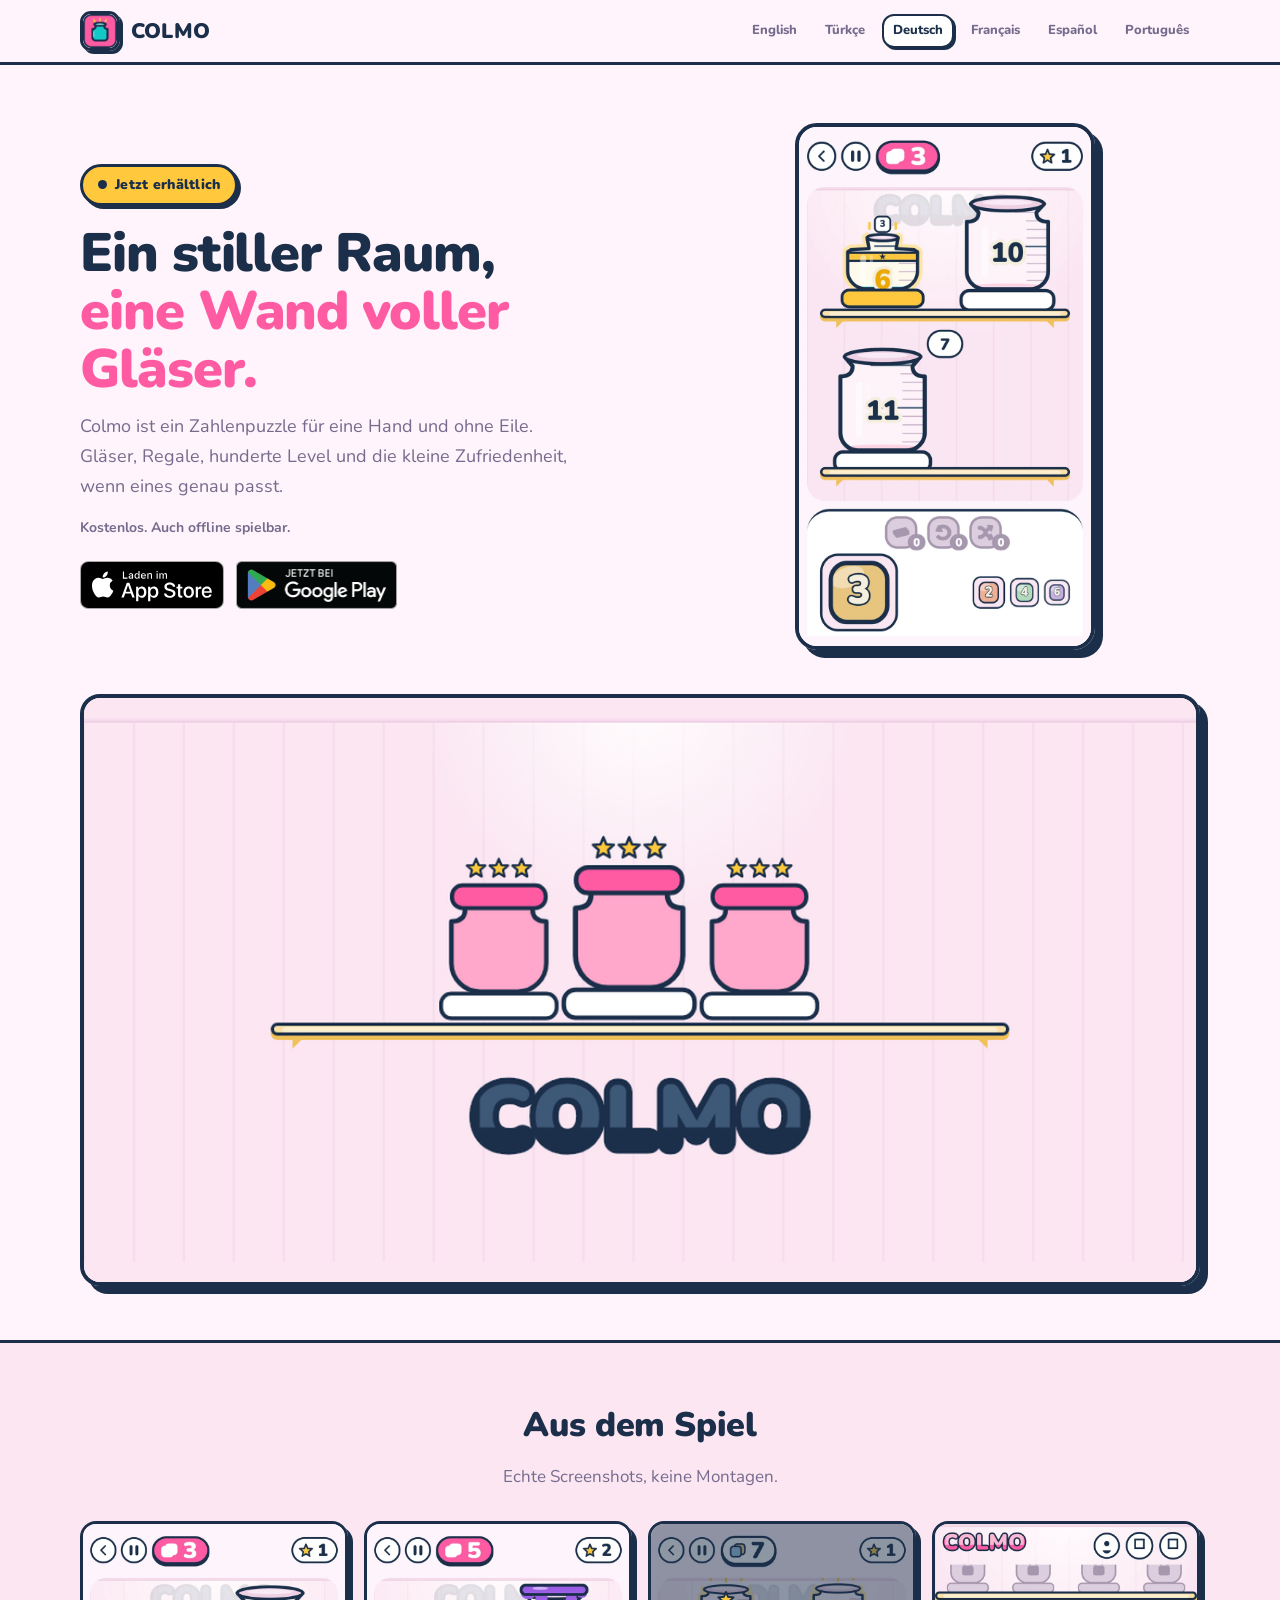
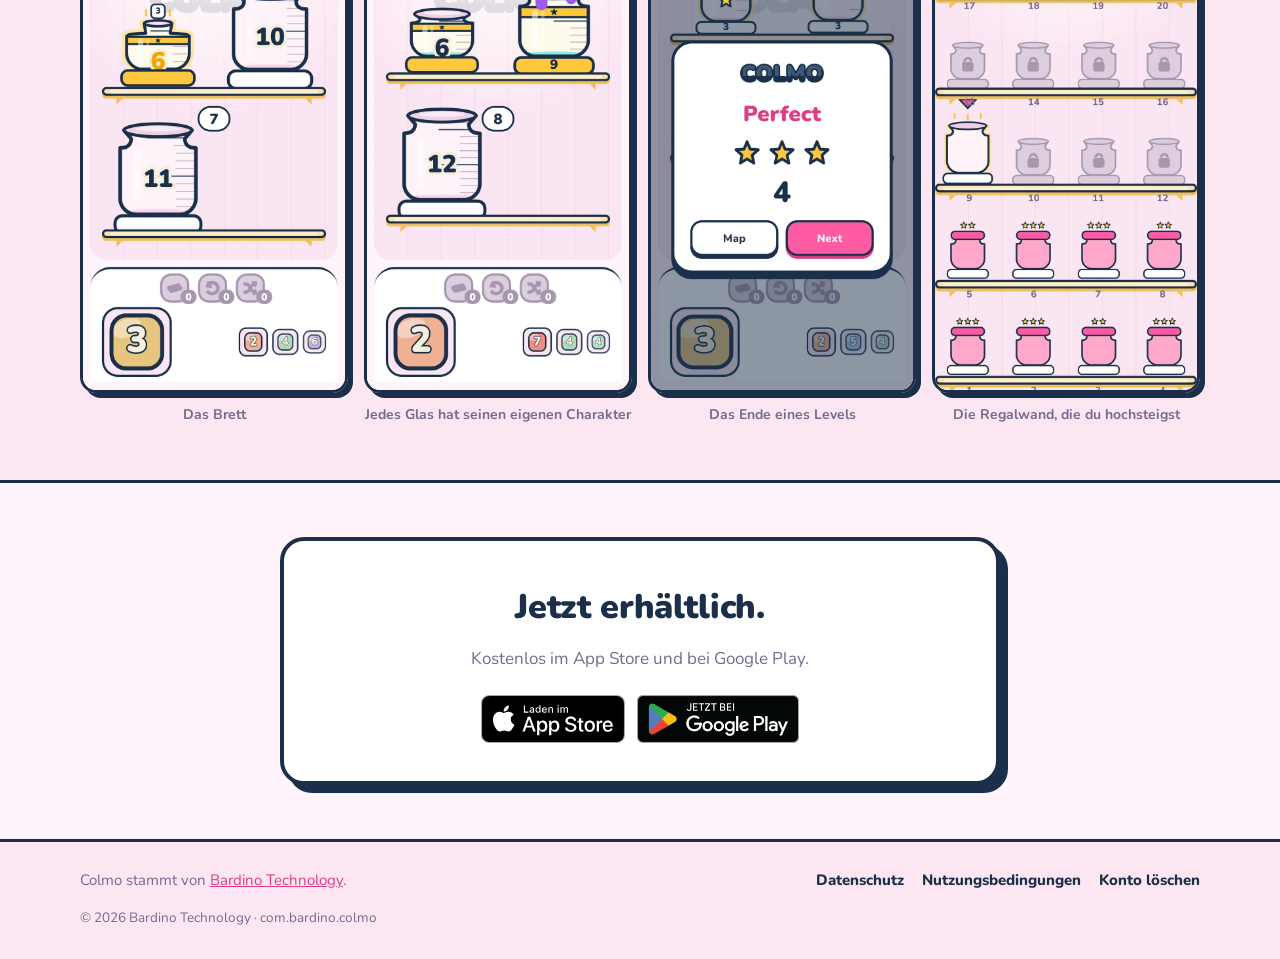
==== de/index.html @ c19e472d "Colmo is out: store badges and links in all six languages The landing page still said coming soon in" ====
<!DOCTYPE html>
<html lang="de">
<head>
    <meta charset="UTF-8">
    <meta name="viewport" content="width=device-width, initial-scale=1.0">
    <meta name="description" content="Ein ruhiges Zahlenpuzzle in einem Raum voller Gläser. Kostenlos für Android und iOS.">
    <meta name="robots" content="index, follow">
    <meta property="og:type" content="website">
    <meta property="og:url" content="https://colmo.bardino.app/de/index.html">
    <meta property="og:title" content="Colmo - Fülle die Gläser bis zum Rand">
    <meta property="og:description" content="Ein ruhiges Zahlenpuzzle in einem Raum voller Gläser. Kostenlos für Android und iOS.">
    <meta property="og:image" content="https://colmo.bardino.app/assets/colmo_share.png">
    <meta property="og:image:width" content="1200">
    <meta property="og:image:height" content="630">
    <meta property="og:locale" content="de_DE">
    <meta property="og:site_name" content="Colmo">
    <meta name="twitter:card" content="summary_large_image">
    <meta name="twitter:title" content="Colmo - Fülle die Gläser bis zum Rand">
    <meta name="twitter:description" content="Ein ruhiges Zahlenpuzzle in einem Raum voller Gläser. Kostenlos für Android und iOS.">
    <meta name="twitter:image" content="https://colmo.bardino.app/assets/colmo_share.png">
    <meta name="theme-color" content="#FFF4FB">
    <title>Colmo - Fülle die Gläser bis zum Rand</title>
    <link rel="canonical" href="https://colmo.bardino.app/de/index.html">
    <link rel="alternate" hreflang="en" href="https://colmo.bardino.app/index.html">
    <link rel="alternate" hreflang="tr" href="https://colmo.bardino.app/tr/index.html">
    <link rel="alternate" hreflang="de" href="https://colmo.bardino.app/de/index.html">
    <link rel="alternate" hreflang="fr" href="https://colmo.bardino.app/fr/index.html">
    <link rel="alternate" hreflang="es" href="https://colmo.bardino.app/es/index.html">
    <link rel="alternate" hreflang="pt" href="https://colmo.bardino.app/pt/index.html">
    <link rel="alternate" hreflang="x-default" href="https://colmo.bardino.app/">
    <link rel="icon" type="image/png" href="/favicon.png">
    <link rel="apple-touch-icon" href="/assets/colmo_icon.png">
    <link rel="manifest" href="/manifest.json">
    <link rel="preconnect" href="https://fonts.googleapis.com">
    <link rel="preconnect" href="https://fonts.gstatic.com" crossorigin>
    <link href="https://fonts.googleapis.com/css2?family=Nunito:wght@400;600;700;800;900&display=swap" rel="stylesheet">
    <link rel="stylesheet" href="/css/style.css">
</head>
<body>
<header class="ust">
    <div class="kap">
        <a class="marka" href="/de/">
            <img src="/assets/colmo_icon.png" alt="Colmo" width="40" height="40">
            <b>COLMO</b>
        </a>
        <div class="diller"><a href="/index.html" hreflang="en">English</a><a href="/tr/index.html" hreflang="tr">Türkçe</a><a href="/de/index.html" hreflang="de" aria-current="page">Deutsch</a><a href="/fr/index.html" hreflang="fr">Français</a><a href="/es/index.html" hreflang="es">Español</a><a href="/pt/index.html" hreflang="pt">Português</a></div>
    </div>
</header>

<section class="kahraman">
    <div class="kap">
        <div>
            <span class="rozet">Jetzt erhältlich</span>
            <h1>Ein stiller Raum,<br><em>eine Wand voller Gläser.</em></h1>
            <p class="alt">Colmo ist ein Zahlenpuzzle für eine Hand und ohne Eile. Gläser, Regale, hunderte Level und die kleine Zufriedenheit, wenn eines genau passt.</p>
            <p class="kucuk">Kostenlos. Auch offline spielbar.</p>
            <div class="magaza"><a href="https://apps.apple.com/app/colmo-jar-puzzle/id6805859722"><img src="/assets/badges/de/app_store.svg" alt="Colmo im App Store" width="144" height="48"></a><a href="https://play.google.com/store/apps/details?id=com.bardino.colmo"><img src="/assets/badges/de/google_play.png" alt="Colmo bei Google Play" width="162" height="48"></a></div>
        </div>
        <div class="telefon">
            <img src="/assets/shots/01_board.webp" alt="Das Brett" width="800" height="1422" loading="eager">
        </div>
    </div>
</section>

<section class="bant">
    <img src="/assets/colmo_share.png" alt="Colmo-Gläser auf einem Regal" width="1200" height="630" loading="lazy">
</section>

<section class="duvar-bolum">
    <div class="kap">
        <h2>Aus dem Spiel</h2>
        <p class="bolum-alt">Echte Screenshots, keine Montagen.</p>
        <div class="vitrin"><figure><img src="/assets/shots/01_board.webp" alt="Das Brett" width="800" height="1422" loading="lazy"><figcaption>Das Brett</figcaption></figure><figure><img src="/assets/shots/02_wax.webp" alt="Jedes Glas hat seinen eigenen Charakter" width="800" height="1422" loading="lazy"><figcaption>Jedes Glas hat seinen eigenen Charakter</figcaption></figure><figure><img src="/assets/shots/03_result.webp" alt="Das Ende eines Levels" width="800" height="1422" loading="lazy"><figcaption>Das Ende eines Levels</figcaption></figure><figure><img src="/assets/shots/04_map.webp" alt="Die Regalwand, die du hochsteigst" width="800" height="1422" loading="lazy"><figcaption>Die Regalwand, die du hochsteigst</figcaption></figure></div>
    </div>
</section>

<section class="kapanis">
    <div class="kap">
        <div class="kutu">
            <h2>Jetzt erhältlich.</h2>
            <p class="bolum-alt">Kostenlos im App Store und bei Google Play.</p>
            <div class="magaza"><a href="https://apps.apple.com/app/colmo-jar-puzzle/id6805859722"><img src="/assets/badges/de/app_store.svg" alt="Colmo im App Store" width="144" height="48"></a><a href="https://play.google.com/store/apps/details?id=com.bardino.colmo"><img src="/assets/badges/de/google_play.png" alt="Colmo bei Google Play" width="162" height="48"></a></div>
        </div>
    </div>
</section>

<script type="application/ld+json">
{
  "@context": "https://schema.org",
  "@type": "MobileApplication",
  "name": "Colmo",
  "applicationCategory": "GameApplication",
  "operatingSystem": "Android, iOS",
  "url": "https://colmo.bardino.app/",
  "image": "https://colmo.bardino.app/assets/colmo_share.png",
  "offers": {"@type": "Offer", "price": "0", "priceCurrency": "TRY"},
  "publisher": {"@type": "Organization", "name": "Bardino Technology"}
}
</script>
<footer>
    <div class="kap">
        <span>Colmo stammt von <a href="https://bardino.app">Bardino Technology</a>.</span>
        <div class="f-baglantilar">
            <a href="/privacy.html">Datenschutz</a>
            <a href="/terms.html">Nutzungsbedingungen</a>
            <a href="/account-deletion.html">Konto löschen</a>
        </div>
    </div>
    <div class="kap f-alt">&copy; 2026 Bardino Technology &middot; com.bardino.colmo</div>
</footer>

</body>
</html>
---- css/style.css ----
/* Colmo - colmo.bardino.app
 *
 * Palet oyunun kendisinden alindi (lib/theme.dart), siteye ozel renk
 * uydurulmadi. Decimo sitesindeki kural burada da gecerli: siteyi gorup
 * uygulamayi acan kisi ayni urune bakmali.
 *
 * Bir kural daha oyundan devralindi ve bu siteyi Decimo'nunkinden ayiran sey
 * o: COLMO'da derinlik KATI bir ofset kabartmadir, bulanik golge degil.
 * theme.dart'in basinda aynen boyle yaziyor ("a blur is a bug"). Sitede de
 * hicbir yerde blur yok; her kabartma tam piksel, tam renk.
 */

:root {
  --zemin:   #FFF4FB;
  --duvar:   #FBE6F2;
  --beyaz:   #FFFFFF;
  --pembe:   #FF5BA3;
  --pembe-d: #E03D84;
  --turkuaz: #14C8C8;
  --turkuaz-d: #0FA3A3;
  --sari:    #FFC83D;
  --sari-d:  #F0A800;
  --mor:     #9B5DE5;
  --lacivert:#1B2F4A;
  --ink:     #3A2A4D;
  --soluk:   #756B8E;
  --raf:     #FFE0A8;
  --raf-k:   #F2C05A;
  --r:       18px;
  --r-s:     12px;
}

* { box-sizing: border-box; margin: 0; padding: 0; }

/* Genislik ezilirken yukseklik oznitelikte kalirsa 1422 piksellik bir satir
   aciliyor ve metin ekranin altina dusuyor. height:auto sart. */
img { max-width: 100%; height: auto; display: block; }

html { scroll-behavior: smooth; }

body {
  background: var(--zemin);
  color: var(--ink);
  font-family: Nunito, system-ui, -apple-system, "Segoe UI", sans-serif;
  font-size: 17px;
  line-height: 1.65;
  -webkit-font-smoothing: antialiased;
}

.kap { width: min(1120px, 92vw); margin: 0 auto; }

a { color: var(--pembe-d); }

/* ── Ust bar ─────────────────────────────────────────────────────────── */
.ust {
  position: sticky; top: 0; z-index: 50;
  background: rgba(255, 244, 251, .92);
  border-bottom: 3px solid var(--lacivert);
}
.ust .kap { display: flex; align-items: center; gap: 14px; padding: 11px 0; }
.marka { display: flex; align-items: center; gap: 11px; text-decoration: none; color: var(--lacivert); }
.marka img {
  width: 40px; height: 40px; border-radius: 11px;
  border: 3px solid var(--lacivert);
  box-shadow: 3px 3px 0 var(--lacivert);
}
.marka b { font-size: 21px; font-weight: 900; letter-spacing: .01em; }

/* Dil secici: bayrak yok. Bayrak dili degil ulkeyi gosterir ve altisi da
   birden cok ulkede konusuluyor. */
.diller { margin-left: auto; display: flex; gap: 6px; flex-wrap: wrap; }
.diller a {
  display: inline-block; padding: 4px 9px; border-radius: var(--r-s);
  font-size: 13px; font-weight: 800; text-decoration: none;
  color: var(--soluk); border: 2px solid transparent;
}
.diller a:hover { color: var(--lacivert); border-color: var(--duvar); }
.diller a[aria-current="page"] {
  color: var(--lacivert); background: var(--beyaz);
  border-color: var(--lacivert); box-shadow: 2px 2px 0 var(--lacivert);
}

/* ── Kahraman ────────────────────────────────────────────────────────── */
.kahraman { padding: 58px 0 44px; }
.kahraman .kap { display: grid; grid-template-columns: 1.05fr .95fr; gap: 46px; align-items: center; }
@media (max-width: 860px) {
  .kahraman { padding: 36px 0 30px; }
  .kahraman .kap { grid-template-columns: 1fr; gap: 30px; }
}

.rozet {
  display: inline-flex; align-items: center; gap: 8px;
  background: var(--sari); color: var(--lacivert);
  border: 3px solid var(--lacivert); border-radius: 999px;
  box-shadow: 3px 3px 0 var(--lacivert);
  padding: 6px 15px; font-weight: 900; font-size: 14px; letter-spacing: .02em;
}
.rozet::before {
  content: ""; width: 9px; height: 9px; border-radius: 50%;
  background: var(--lacivert);
}

.kahraman h1 {
  margin: 18px 0 14px;
  font-size: clamp(34px, 5.6vw, 54px); line-height: 1.08;
  font-weight: 900; letter-spacing: -.02em; color: var(--lacivert);
}
.kahraman h1 em { font-style: normal; color: var(--pembe); }
.alt { font-size: 18px; color: var(--soluk); max-width: 46ch; }
.kucuk { margin-top: 14px; font-size: 14px; color: var(--soluk); font-weight: 700; }

.telefon img {
  width: min(300px, 76vw); margin: 0 auto;
  border-radius: 22px; border: 4px solid var(--lacivert);
  box-shadow: 8px 8px 0 var(--lacivert);
}

/* Magaza rozetleri resmi dosyalar, olduklari gibi: kabartma, cerceve ya da
   renk eklenmez (Apple ve Google kilavuzu). Kati golge kurali burada islemez.
   Iki rozet arasi en az rozet boyunun dortte biri. */
.magaza { margin-top: 22px; display: flex; gap: 12px; flex-wrap: wrap; }
.magaza a { display: block; }
.magaza img { height: 48px; width: auto; }
.kapanis .magaza { justify-content: center; }

/* ── Bolumler ───────────────────────────────────────────────────────── */
section { padding: 54px 0; }
.duvar-bolum { background: var(--duvar); border-top: 3px solid var(--lacivert); border-bottom: 3px solid var(--lacivert); }
h2 {
  font-size: clamp(25px, 3.4vw, 34px); font-weight: 900;
  color: var(--lacivert); letter-spacing: -.01em; text-align: center;
}
.bolum-alt { text-align: center; color: var(--soluk); margin: 10px auto 30px; max-width: 62ch; }

.adimlar { display: grid; grid-template-columns: repeat(3, 1fr); gap: 20px; }
.ozellikler { display: grid; grid-template-columns: repeat(4, 1fr); gap: 18px; }
@media (max-width: 900px) { .adimlar { grid-template-columns: 1fr; } .ozellikler { grid-template-columns: repeat(2, 1fr); } }
@media (max-width: 520px) { .ozellikler { grid-template-columns: 1fr; } }

.adim, .ozellik {
  background: var(--beyaz); border: 3px solid var(--lacivert);
  border-radius: var(--r); padding: 22px 20px;
  box-shadow: 5px 5px 0 var(--lacivert);
}
.adim h3, .ozellik h3 { font-size: 18px; font-weight: 900; color: var(--lacivert); margin-bottom: 6px; }
.adim p, .ozellik p { color: var(--soluk); font-size: 15.5px; }

/* Bant: oyunun kendi karesi, tam genislikte. Siteye kavanoz cizilmiyor;
   gorunen her kavanoz oyundan geliyor. */
.bant { padding: 0 0 54px; }
.bant img {
  width: min(1120px, 92vw); margin: 0 auto;
  border-radius: 20px; border: 4px solid var(--lacivert);
  box-shadow: 8px 8px 0 var(--lacivert);
}

/* ── Vitrin ─────────────────────────────────────────────────────────── */
.vitrin { display: grid; grid-template-columns: repeat(4, 1fr); gap: 16px; }
@media (max-width: 900px) { .vitrin { grid-template-columns: repeat(2, 1fr); } }
.vitrin figure { text-align: center; }
.vitrin img {
  border-radius: 16px; border: 3px solid var(--lacivert);
  box-shadow: 5px 5px 0 var(--lacivert);
}
.vitrin figcaption { margin-top: 10px; font-size: 14px; color: var(--soluk); font-weight: 700; }

/* ── Kapanis ────────────────────────────────────────────────────────── */
.kapanis { text-align: center; }
.kapanis .kutu {
  background: var(--beyaz); border: 4px solid var(--lacivert);
  border-radius: 24px; box-shadow: 8px 8px 0 var(--lacivert);
  padding: 38px 26px; max-width: 720px; margin: 0 auto;
}
.kapanis .kutu .bolum-alt { margin-bottom: 0; }

/* ── Altbilgi ───────────────────────────────────────────────────────── */
footer { border-top: 3px solid var(--lacivert); background: var(--duvar); padding: 26px 0 30px; }
footer .kap { display: flex; flex-wrap: wrap; gap: 14px; align-items: center; justify-content: space-between; }
footer span { color: var(--soluk); font-size: 15px; }
.f-baglantilar { display: flex; gap: 18px; flex-wrap: wrap; }
.f-baglantilar a { color: var(--lacivert); font-weight: 800; font-size: 15px; text-decoration: none; }
.f-baglantilar a:hover { color: var(--pembe); text-decoration: underline; }
.f-alt { margin-top: 14px; color: var(--soluk); font-size: 13.5px; justify-content: flex-start; }
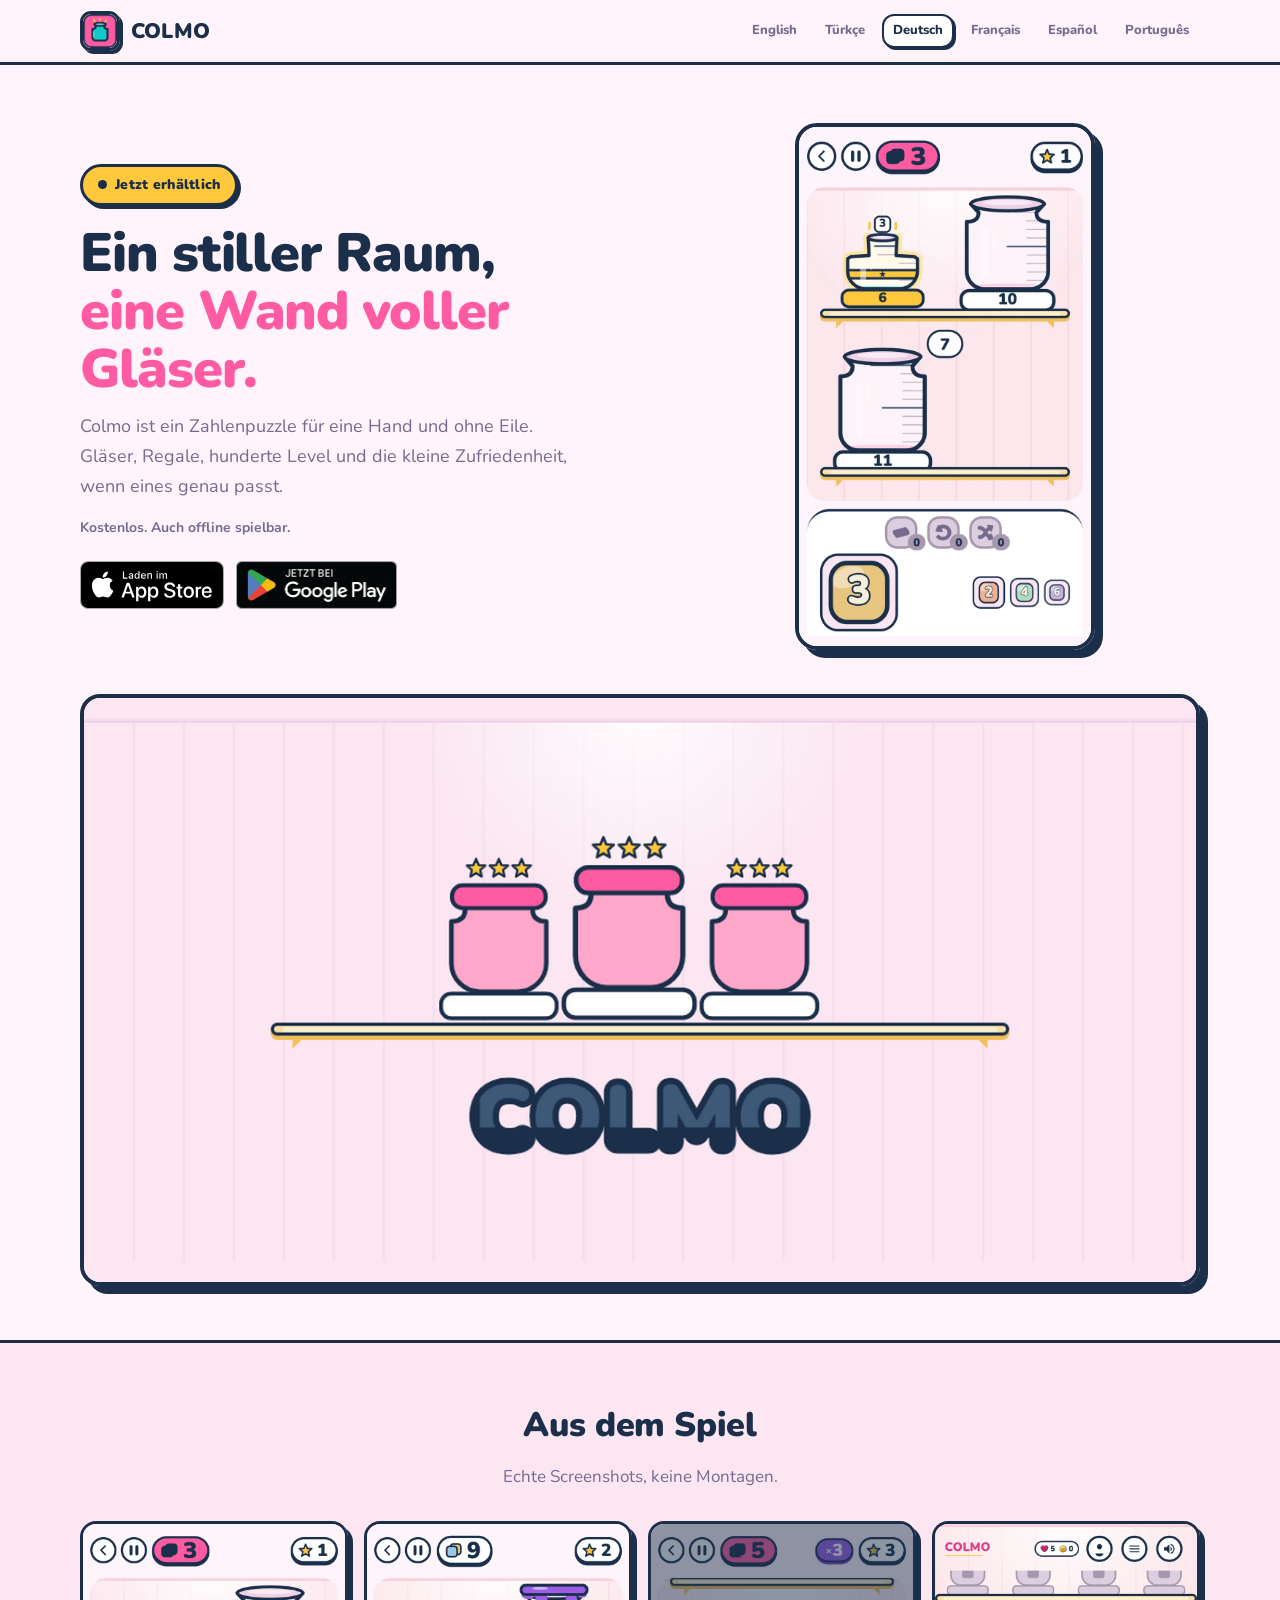
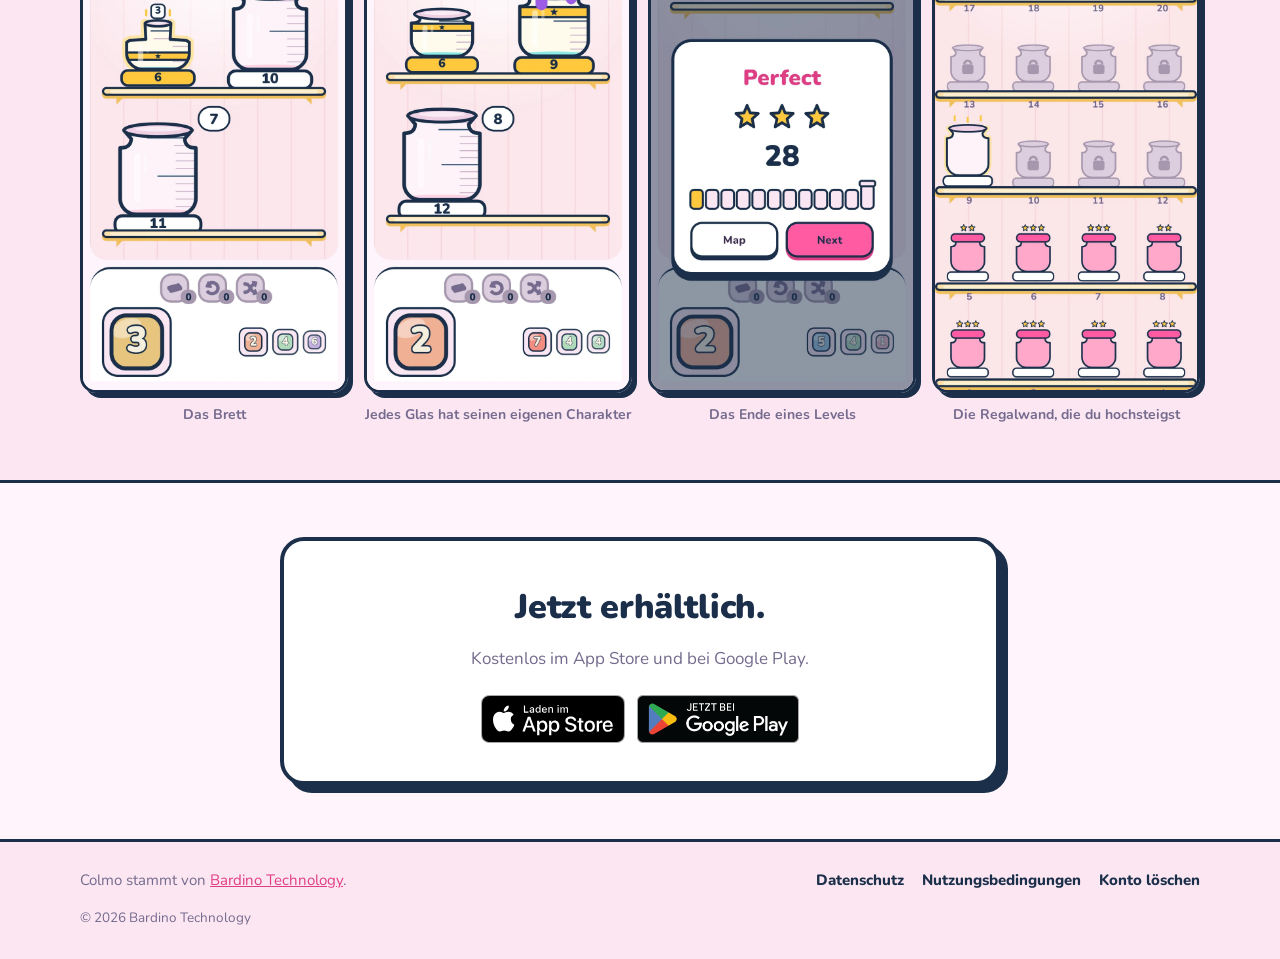
==== commit 0048caf6: "Follow the system dark mode, drop the package name, refresh screenshots bardino.app follows prefers-" ====
--- a/de/index.html
+++ b/de/index.html
@@ -18,7 +18,8 @@
     <meta name="twitter:title" content="Colmo - Fülle die Gläser bis zum Rand">
     <meta name="twitter:description" content="Ein ruhiges Zahlenpuzzle in einem Raum voller Gläser. Kostenlos für Android und iOS.">
     <meta name="twitter:image" content="https://colmo.bardino.app/assets/colmo_share.png">
-    <meta name="theme-color" content="#FFF4FB">
+    <meta name="theme-color" content="#FFF4FB" media="(prefers-color-scheme: light)">
+    <meta name="theme-color" content="#3A2A4D" media="(prefers-color-scheme: dark)">
     <title>Colmo - Fülle die Gläser bis zum Rand</title>
     <link rel="canonical" href="https://colmo.bardino.app/de/index.html">
     <link rel="alternate" hreflang="en" href="https://colmo.bardino.app/index.html">
@@ -106,7 +107,7 @@
             <a href="/account-deletion.html">Konto löschen</a>
         </div>
     </div>
-    <div class="kap f-alt">&copy; 2026 Bardino Technology &middot; com.bardino.colmo</div>
+    <div class="kap f-alt">&copy; 2026 Bardino Technology</div>
 </footer>
 
 </body>
--- a/css/style.css
+++ b/css/style.css
@@ -28,6 +28,36 @@
   --raf-k:   #F2C05A;
   --r:       18px;
   --r-s:     12px;
+
+  /* Lacivert iki ayri is goruyordu: baslik rengi ve kontur/golge rengi. Acik
+     temada ikisi ayni renk, koyu temada ayrilmalari gerek (baslik acilir,
+     kontur koyulasir), o yuzden iki ad. Sari rozetin uzerindeki lacivert ise
+     zeminden bagimsiz, --lacivert olarak kaldi. */
+  --baslik:  var(--lacivert);
+  --kontur:  var(--lacivert);
+  --ust:     rgba(255, 244, 251, .92);
+  --baglanti: var(--pembe-d);
+  color-scheme: light dark;
+}
+
+/* Koyu tema: sistem tercihine uyuyor, bardino.app ile ayni kural. Oyunun koyu
+   temasi yok; zemin bardino.app'in koyu temada Colmo kartina verdigi renk
+   (#3A2A4D, oyunun murekkebi), kontur ve golge oradaki #07060F. Ara tonlar bu
+   ikisiyle acik metin renginin karisimi, yeni renk uydurulmadi. Pembe
+   baglanti koyu kutuda AA'yi gecmiyor (3.35); oyunun acik pembesi #FFB8D4
+   geciyor (6.02). */
+@media (prefers-color-scheme: dark) {
+  :root {
+    --zemin:   #3A2A4D;
+    --duvar:   #2B1F3A;
+    --beyaz:   #4E3E5D;
+    --ink:     #E9E3EF;
+    --soluk:   #C9C0DA;
+    --baslik:  #FDF6F0;
+    --kontur:  #07060F;
+    --ust:     rgba(58, 42, 77, .92);
+    --baglanti: #FFB8D4;
+  }
 }
 
 * { box-sizing: border-box; margin: 0; padding: 0; }
@@ -49,20 +79,20 @@
 
 .kap { width: min(1120px, 92vw); margin: 0 auto; }
 
-a { color: var(--pembe-d); }
+a { color: var(--baglanti); }
 
 /* ── Ust bar ─────────────────────────────────────────────────────────── */
 .ust {
   position: sticky; top: 0; z-index: 50;
-  background: rgba(255, 244, 251, .92);
-  border-bottom: 3px solid var(--lacivert);
+  background: var(--ust);
+  border-bottom: 3px solid var(--kontur);
 }
 .ust .kap { display: flex; align-items: center; gap: 14px; padding: 11px 0; }
-.marka { display: flex; align-items: center; gap: 11px; text-decoration: none; color: var(--lacivert); }
+.marka { display: flex; align-items: center; gap: 11px; text-decoration: none; color: var(--baslik); }
 .marka img {
   width: 40px; height: 40px; border-radius: 11px;
-  border: 3px solid var(--lacivert);
-  box-shadow: 3px 3px 0 var(--lacivert);
+  border: 3px solid var(--kontur);
+  box-shadow: 3px 3px 0 var(--kontur);
 }
 .marka b { font-size: 21px; font-weight: 900; letter-spacing: .01em; }
 
@@ -74,10 +104,10 @@
   font-size: 13px; font-weight: 800; text-decoration: none;
   color: var(--soluk); border: 2px solid transparent;
 }
-.diller a:hover { color: var(--lacivert); border-color: var(--duvar); }
+.diller a:hover { color: var(--baslik); border-color: var(--duvar); }
 .diller a[aria-current="page"] {
-  color: var(--lacivert); background: var(--beyaz);
-  border-color: var(--lacivert); box-shadow: 2px 2px 0 var(--lacivert);
+  color: var(--baslik); background: var(--beyaz);
+  border-color: var(--kontur); box-shadow: 2px 2px 0 var(--kontur);
 }
 
 /* ── Kahraman ────────────────────────────────────────────────────────── */
@@ -91,8 +121,8 @@
 .rozet {
   display: inline-flex; align-items: center; gap: 8px;
   background: var(--sari); color: var(--lacivert);
-  border: 3px solid var(--lacivert); border-radius: 999px;
-  box-shadow: 3px 3px 0 var(--lacivert);
+  border: 3px solid var(--kontur); border-radius: 999px;
+  box-shadow: 3px 3px 0 var(--kontur);
   padding: 6px 15px; font-weight: 900; font-size: 14px; letter-spacing: .02em;
 }
 .rozet::before {
@@ -103,7 +133,7 @@
 .kahraman h1 {
   margin: 18px 0 14px;
   font-size: clamp(34px, 5.6vw, 54px); line-height: 1.08;
-  font-weight: 900; letter-spacing: -.02em; color: var(--lacivert);
+  font-weight: 900; letter-spacing: -.02em; color: var(--baslik);
 }
 .kahraman h1 em { font-style: normal; color: var(--pembe); }
 .alt { font-size: 18px; color: var(--soluk); max-width: 46ch; }
@@ -111,8 +141,8 @@
 
 .telefon img {
   width: min(300px, 76vw); margin: 0 auto;
-  border-radius: 22px; border: 4px solid var(--lacivert);
-  box-shadow: 8px 8px 0 var(--lacivert);
+  border-radius: 22px; border: 4px solid var(--kontur);
+  box-shadow: 8px 8px 0 var(--kontur);
 }
 
 /* Magaza rozetleri resmi dosyalar, olduklari gibi: kabartma, cerceve ya da
@@ -125,10 +155,10 @@
 
 /* ── Bolumler ───────────────────────────────────────────────────────── */
 section { padding: 54px 0; }
-.duvar-bolum { background: var(--duvar); border-top: 3px solid var(--lacivert); border-bottom: 3px solid var(--lacivert); }
+.duvar-bolum { background: var(--duvar); border-top: 3px solid var(--kontur); border-bottom: 3px solid var(--kontur); }
 h2 {
   font-size: clamp(25px, 3.4vw, 34px); font-weight: 900;
-  color: var(--lacivert); letter-spacing: -.01em; text-align: center;
+  color: var(--baslik); letter-spacing: -.01em; text-align: center;
 }
 .bolum-alt { text-align: center; color: var(--soluk); margin: 10px auto 30px; max-width: 62ch; }
 
@@ -138,11 +168,11 @@
 @media (max-width: 520px) { .ozellikler { grid-template-columns: 1fr; } }
 
 .adim, .ozellik {
-  background: var(--beyaz); border: 3px solid var(--lacivert);
+  background: var(--beyaz); border: 3px solid var(--kontur);
   border-radius: var(--r); padding: 22px 20px;
-  box-shadow: 5px 5px 0 var(--lacivert);
-}
-.adim h3, .ozellik h3 { font-size: 18px; font-weight: 900; color: var(--lacivert); margin-bottom: 6px; }
+  box-shadow: 5px 5px 0 var(--kontur);
+}
+.adim h3, .ozellik h3 { font-size: 18px; font-weight: 900; color: var(--baslik); margin-bottom: 6px; }
 .adim p, .ozellik p { color: var(--soluk); font-size: 15.5px; }
 
 /* Bant: oyunun kendi karesi, tam genislikte. Siteye kavanoz cizilmiyor;
@@ -150,8 +180,8 @@
 .bant { padding: 0 0 54px; }
 .bant img {
   width: min(1120px, 92vw); margin: 0 auto;
-  border-radius: 20px; border: 4px solid var(--lacivert);
-  box-shadow: 8px 8px 0 var(--lacivert);
+  border-radius: 20px; border: 4px solid var(--kontur);
+  box-shadow: 8px 8px 0 var(--kontur);
 }
 
 /* ── Vitrin ─────────────────────────────────────────────────────────── */
@@ -159,25 +189,25 @@
 @media (max-width: 900px) { .vitrin { grid-template-columns: repeat(2, 1fr); } }
 .vitrin figure { text-align: center; }
 .vitrin img {
-  border-radius: 16px; border: 3px solid var(--lacivert);
-  box-shadow: 5px 5px 0 var(--lacivert);
+  border-radius: 16px; border: 3px solid var(--kontur);
+  box-shadow: 5px 5px 0 var(--kontur);
 }
 .vitrin figcaption { margin-top: 10px; font-size: 14px; color: var(--soluk); font-weight: 700; }
 
 /* ── Kapanis ────────────────────────────────────────────────────────── */
 .kapanis { text-align: center; }
 .kapanis .kutu {
-  background: var(--beyaz); border: 4px solid var(--lacivert);
-  border-radius: 24px; box-shadow: 8px 8px 0 var(--lacivert);
+  background: var(--beyaz); border: 4px solid var(--kontur);
+  border-radius: 24px; box-shadow: 8px 8px 0 var(--kontur);
   padding: 38px 26px; max-width: 720px; margin: 0 auto;
 }
 .kapanis .kutu .bolum-alt { margin-bottom: 0; }
 
 /* ── Altbilgi ───────────────────────────────────────────────────────── */
-footer { border-top: 3px solid var(--lacivert); background: var(--duvar); padding: 26px 0 30px; }
+footer { border-top: 3px solid var(--kontur); background: var(--duvar); padding: 26px 0 30px; }
 footer .kap { display: flex; flex-wrap: wrap; gap: 14px; align-items: center; justify-content: space-between; }
 footer span { color: var(--soluk); font-size: 15px; }
 .f-baglantilar { display: flex; gap: 18px; flex-wrap: wrap; }
-.f-baglantilar a { color: var(--lacivert); font-weight: 800; font-size: 15px; text-decoration: none; }
+.f-baglantilar a { color: var(--baslik); font-weight: 800; font-size: 15px; text-decoration: none; }
 .f-baglantilar a:hover { color: var(--pembe); text-decoration: underline; }
 .f-alt { margin-top: 14px; color: var(--soluk); font-size: 13.5px; justify-content: flex-start; }
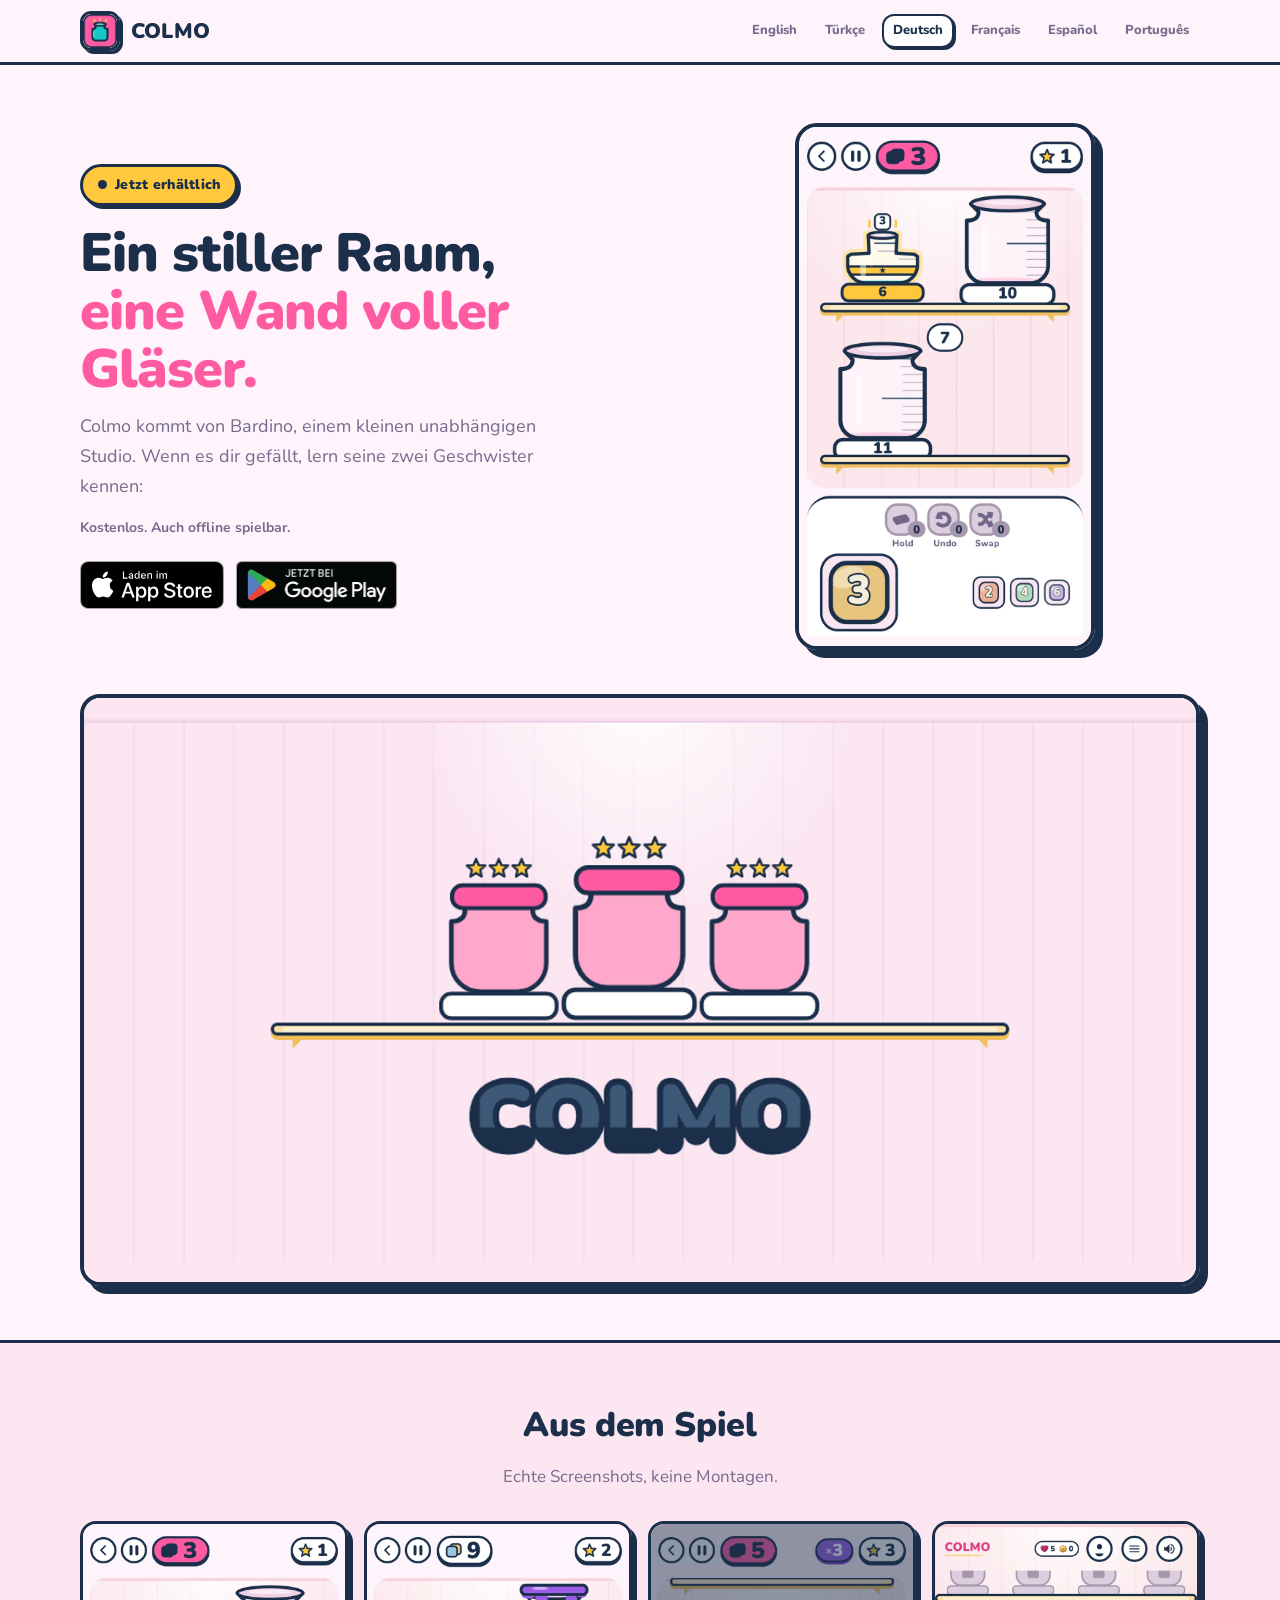
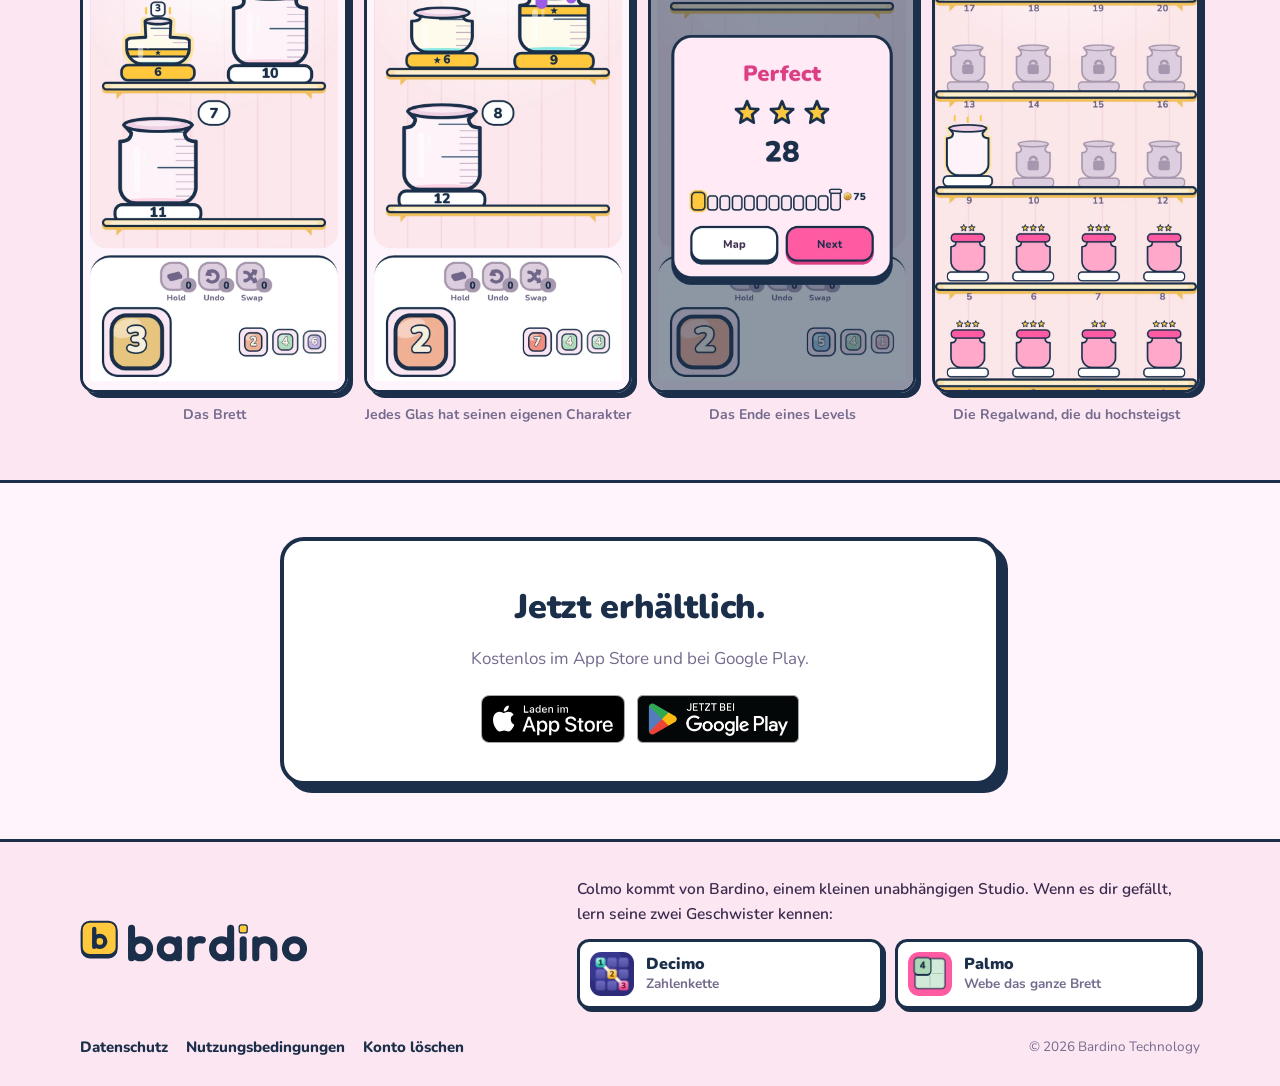
==== commit ab69fc6e: "One footer for the three game sites: Bardino, then the two siblings The footers only said "X is made" ====
--- a/de/index.html
+++ b/de/index.html
@@ -53,7 +53,7 @@
         <div>
             <span class="rozet">Jetzt erhältlich</span>
             <h1>Ein stiller Raum,<br><em>eine Wand voller Gläser.</em></h1>
-            <p class="alt">Colmo ist ein Zahlenpuzzle für eine Hand und ohne Eile. Gläser, Regale, hunderte Level und die kleine Zufriedenheit, wenn eines genau passt.</p>
+            <p class="alt">Colmo kommt von Bardino, einem kleinen unabhängigen Studio. Wenn es dir gefällt, lern seine zwei Geschwister kennen:</p>
             <p class="kucuk">Kostenlos. Auch offline spielbar.</p>
             <div class="magaza"><a href="https://apps.apple.com/app/colmo-jar-puzzle/id6805859722"><img src="/assets/badges/de/app_store.svg" alt="Colmo im App Store" width="144" height="48"></a><a href="https://play.google.com/store/apps/details?id=com.bardino.colmo"><img src="/assets/badges/de/google_play.png" alt="Colmo bei Google Play" width="162" height="48"></a></div>
         </div>
@@ -98,16 +98,22 @@
   "publisher": {"@type": "Organization", "name": "Bardino Technology"}
 }
 </script>
-<footer>
-    <div class="kap">
-        <span>Colmo stammt von <a href="https://bardino.app">Bardino Technology</a>.</span>
+<footer class="aile">
+    <div class="kap aile-ust">
+        <a class="aile-marka" href="https://bardino.app/"><svg class="aile-logo" viewBox="0 0 600 124" role="img" aria-label="Bardino"><rect x="4.5" y="13.5" width="91" height="87" rx="21" fill="#1B2F4A" stroke="#1B2F4A" stroke-width="5"/><rect x="4.5" y="7" width="91" height="87" rx="21" fill="#FFC83D" stroke="#1B2F4A" stroke-width="5"/><g fill="none" stroke="#1B2F4A" stroke-width="11.2" stroke-linecap="round"><path d="M37.1 26.1V72.9"/><circle cx="51.5" cy="58.5" r="14.4"/></g><g transform="translate(124 12) scale(.656)"><g fill="none" stroke="currentColor" stroke-width="28" stroke-linecap="round" stroke-linejoin="round"><path d="M16 19V136"/><circle cx="52" cy="100" r="36"/><circle cx="166" cy="100" r="36"/><path d="M202 64V136"/><path d="M252 64V136M252 100A36 36 0 0 1 297.32 65.23"/><circle cx="374" cy="100" r="36"/><path d="M410 19V136"/><path d="M460 64V136"/><path d="M510 64V136M510 100A36 36 0 0 1 582 100V136"/><circle cx="664" cy="100" r="36"/></g><rect x="444" y="5" width="32" height="32" rx="9" fill="#FFC83D" stroke="currentColor" stroke-width="5"/></g></svg></a>
+        <div class="aile-kardes">
+            <p>Colmo kommt von Bardino, einem kleinen unabhängigen Studio. Wenn es dir gefällt, lern seine zwei Geschwister kennen:</p>
+            <ul><li><a href="https://decimo.bardino.app/"><img src="/assets/aile/decimo.webp" alt="" width="44" height="44" loading="lazy"><span><b>Decimo</b><small>Zahlenkette</small></span></a></li><li><a href="https://palmo.bardino.app/de/"><img src="/assets/aile/palmo.webp" alt="" width="44" height="44" loading="lazy"><span><b>Palmo</b><small>Webe das ganze Brett</small></span></a></li></ul>
+        </div>
+    </div>
+    <div class="kap aile-alt">
         <div class="f-baglantilar">
             <a href="/privacy.html">Datenschutz</a>
             <a href="/terms.html">Nutzungsbedingungen</a>
             <a href="/account-deletion.html">Konto löschen</a>
         </div>
+        <span>&copy; 2026 Bardino Technology</span>
     </div>
-    <div class="kap f-alt">&copy; 2026 Bardino Technology</div>
 </footer>
 
 </body>
--- a/css/style.css
+++ b/css/style.css
@@ -204,10 +204,30 @@
 .kapanis .kutu .bolum-alt { margin-bottom: 0; }
 
 /* ── Altbilgi ───────────────────────────────────────────────────────── */
-footer { border-top: 3px solid var(--kontur); background: var(--duvar); padding: 26px 0 30px; }
-footer .kap { display: flex; flex-wrap: wrap; gap: 14px; align-items: center; justify-content: space-between; }
-footer span { color: var(--soluk); font-size: 15px; }
+/* Uc oyun sitesinde ayni yapi (bkz. build.py aile()): Bardino logosu, tek
+   cumle ve iki kardes kart, en altta yasal satir. Burada Colmo'nun
+   kurallariyla ciziliyor: 3 px kontur, kati capraz kabartma, blur yok. */
+footer { border-top: 3px solid var(--kontur); background: var(--duvar); padding: 34px 0 26px; }
+.aile-ust { display: grid; grid-template-columns: minmax(0, 1fr) minmax(0, 1.35fr); gap: 22px 36px; align-items: center; }
+@media (max-width: 760px) { .aile-ust { grid-template-columns: 1fr; } }
+.aile-marka { display: inline-block; color: var(--baslik); border-radius: var(--r-s); }
+.aile-logo { width: min(230px, 62vw); height: auto; display: block; }
+.aile-kardes p { color: var(--ink); font-size: 15.5px; font-weight: 600; margin-bottom: 12px; }
+.aile-kardes ul { list-style: none; display: grid; grid-template-columns: repeat(auto-fit, minmax(200px, 1fr)); gap: 12px; }
+.aile-kardes a {
+  display: flex; align-items: center; gap: 12px; padding: 10px 14px 10px 10px;
+  text-decoration: none; background: var(--beyaz);
+  border: 3px solid var(--kontur); border-radius: var(--r-s);
+  box-shadow: 3px 3px 0 var(--kontur);
+  transition: transform .12s ease, box-shadow .12s ease;
+}
+.aile-kardes a:hover { transform: translate(-1px, -1px); box-shadow: 4px 4px 0 var(--kontur); }
+.aile-kardes img { width: 44px; height: 44px; border-radius: 11px; flex: none; }
+.aile-kardes b { display: block; color: var(--baslik); font-size: 16px; font-weight: 900; line-height: 1.2; }
+.aile-kardes small { display: block; color: var(--soluk); font-size: 13.5px; font-weight: 700; line-height: 1.35; }
+.aile-alt { display: flex; flex-wrap: wrap; gap: 10px 18px; align-items: center; justify-content: space-between; margin-top: 26px; }
+.aile-alt > span { color: var(--soluk); font-size: 13.5px; }
+@media (prefers-reduced-motion: reduce) { .aile-kardes a { transition: none; } }
 .f-baglantilar { display: flex; gap: 18px; flex-wrap: wrap; }
 .f-baglantilar a { color: var(--baslik); font-weight: 800; font-size: 15px; text-decoration: none; }
 .f-baglantilar a:hover { color: var(--pembe); text-decoration: underline; }
-.f-alt { margin-top: 14px; color: var(--soluk); font-size: 13.5px; justify-content: flex-start; }
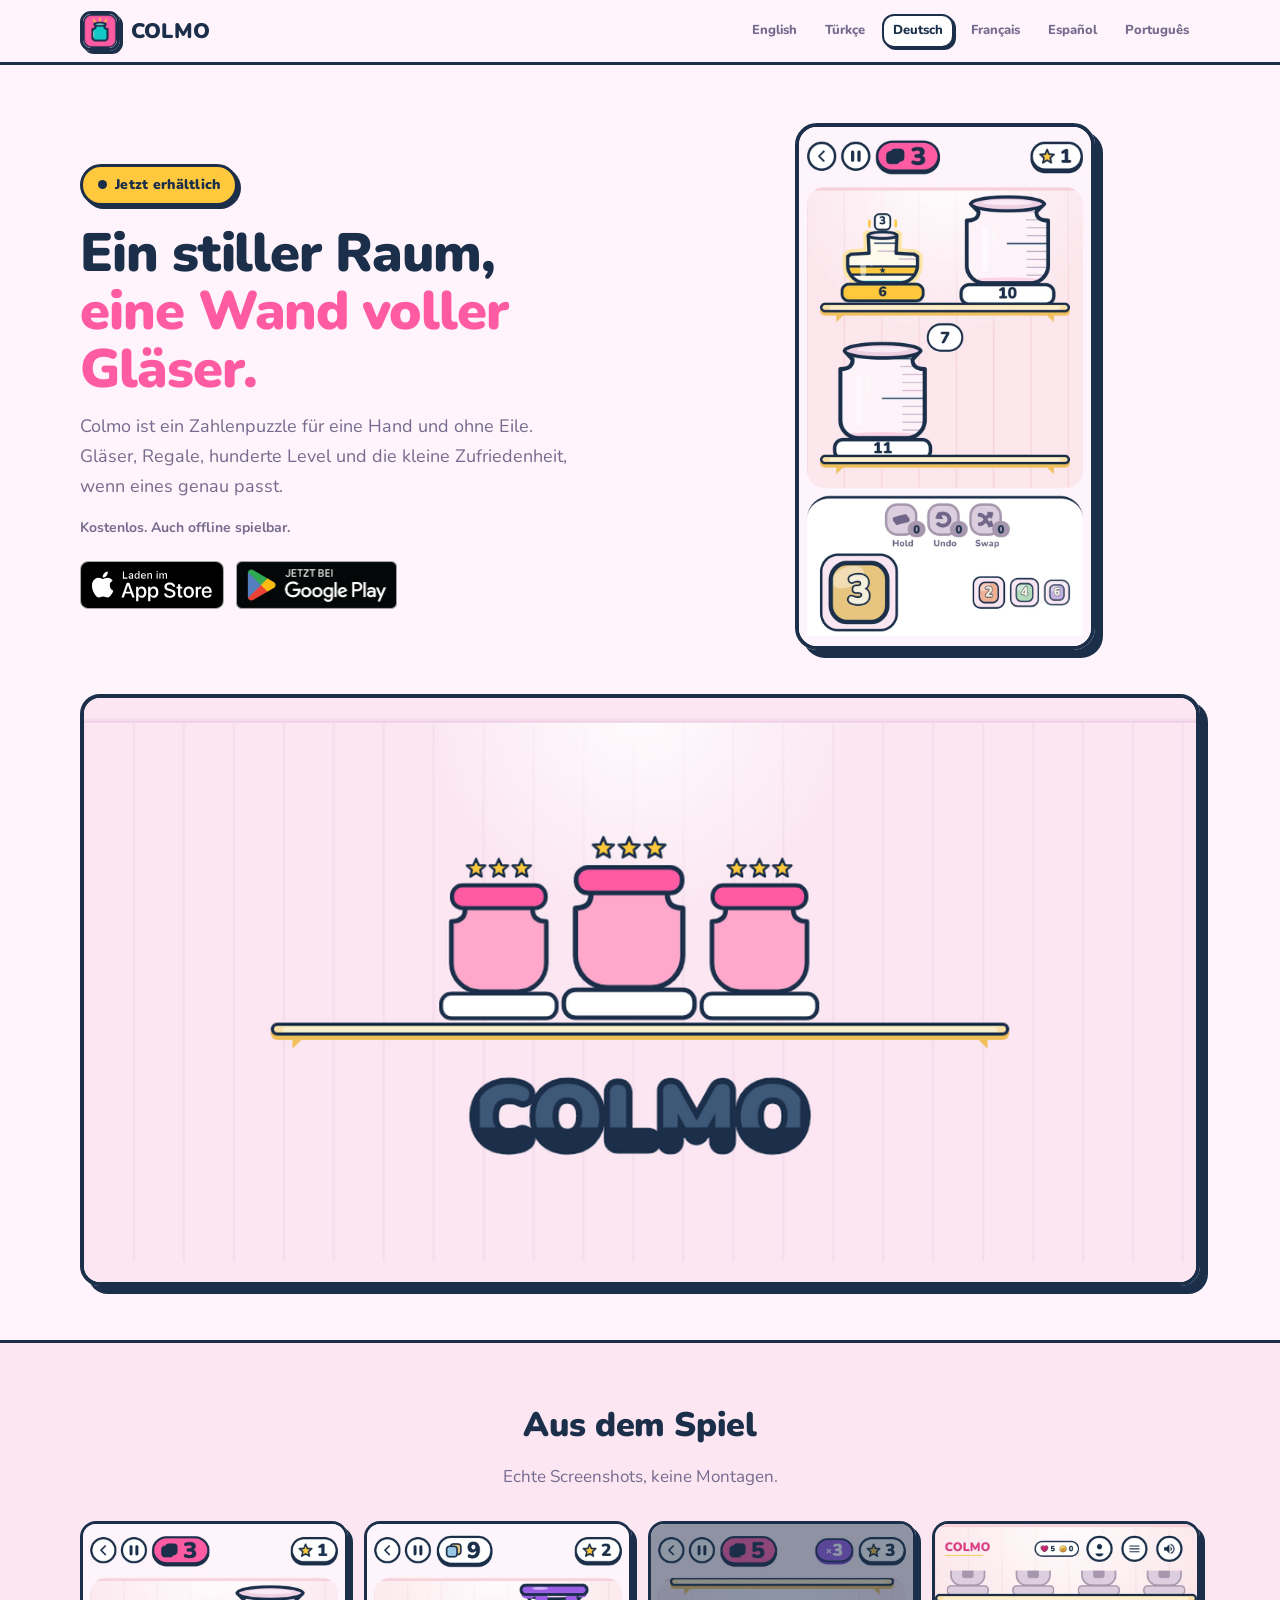
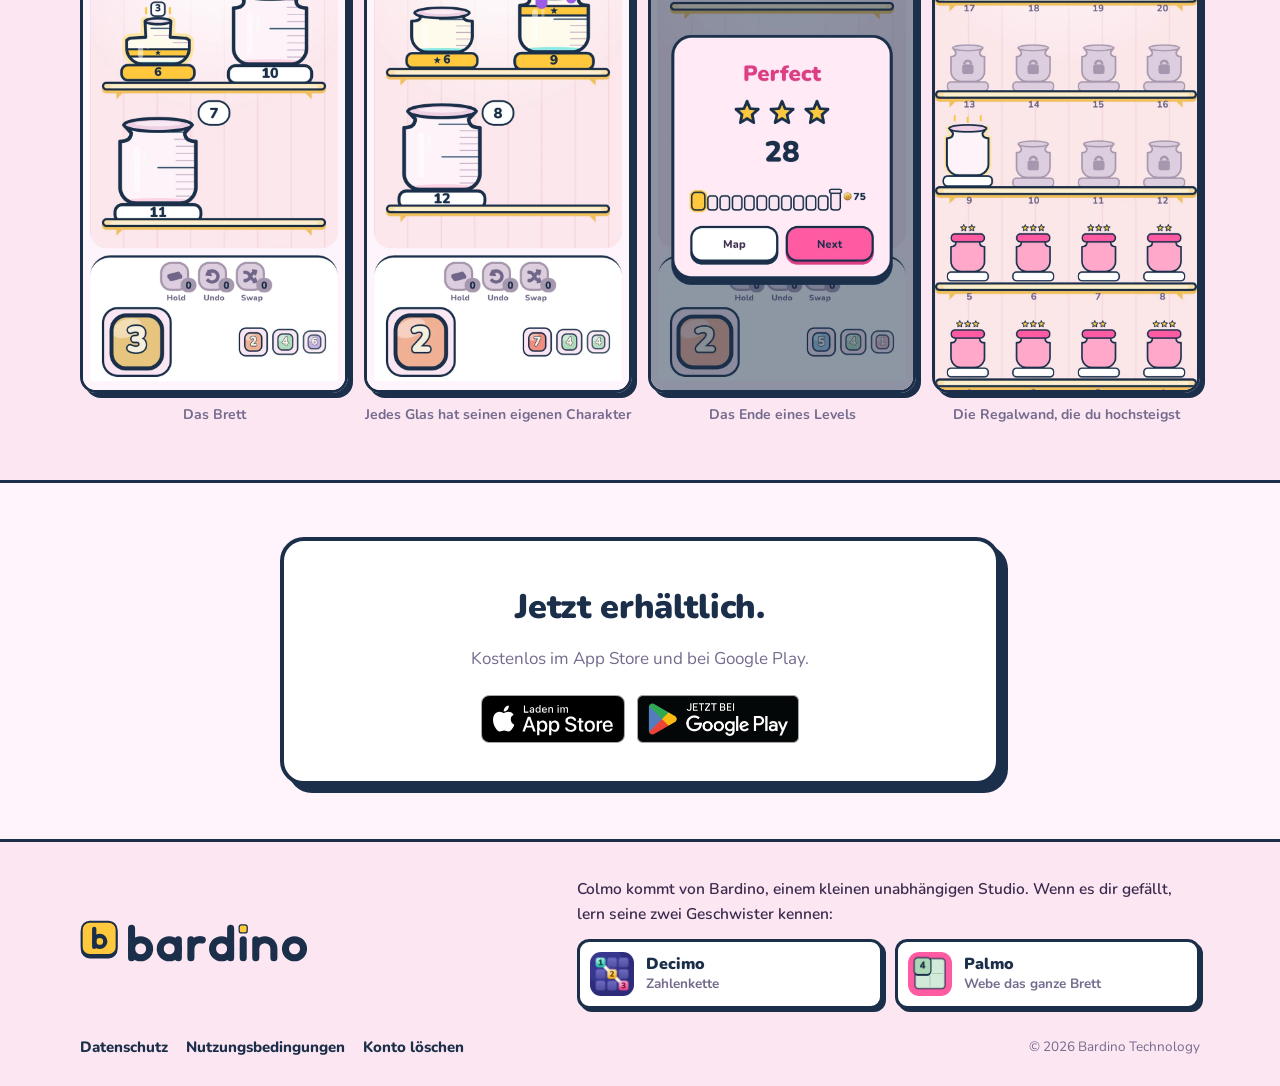
==== commit 89f13a4a: "Give the hero paragraph its text back The footer change added a second "lead" key to each language's" ====
--- a/de/index.html
+++ b/de/index.html
@@ -53,7 +53,7 @@
         <div>
             <span class="rozet">Jetzt erhältlich</span>
             <h1>Ein stiller Raum,<br><em>eine Wand voller Gläser.</em></h1>
-            <p class="alt">Colmo kommt von Bardino, einem kleinen unabhängigen Studio. Wenn es dir gefällt, lern seine zwei Geschwister kennen:</p>
+            <p class="alt">Colmo ist ein Zahlenpuzzle für eine Hand und ohne Eile. Gläser, Regale, hunderte Level und die kleine Zufriedenheit, wenn eines genau passt.</p>
             <p class="kucuk">Kostenlos. Auch offline spielbar.</p>
             <div class="magaza"><a href="https://apps.apple.com/app/colmo-jar-puzzle/id6805859722"><img src="/assets/badges/de/app_store.svg" alt="Colmo im App Store" width="144" height="48"></a><a href="https://play.google.com/store/apps/details?id=com.bardino.colmo"><img src="/assets/badges/de/google_play.png" alt="Colmo bei Google Play" width="162" height="48"></a></div>
         </div>
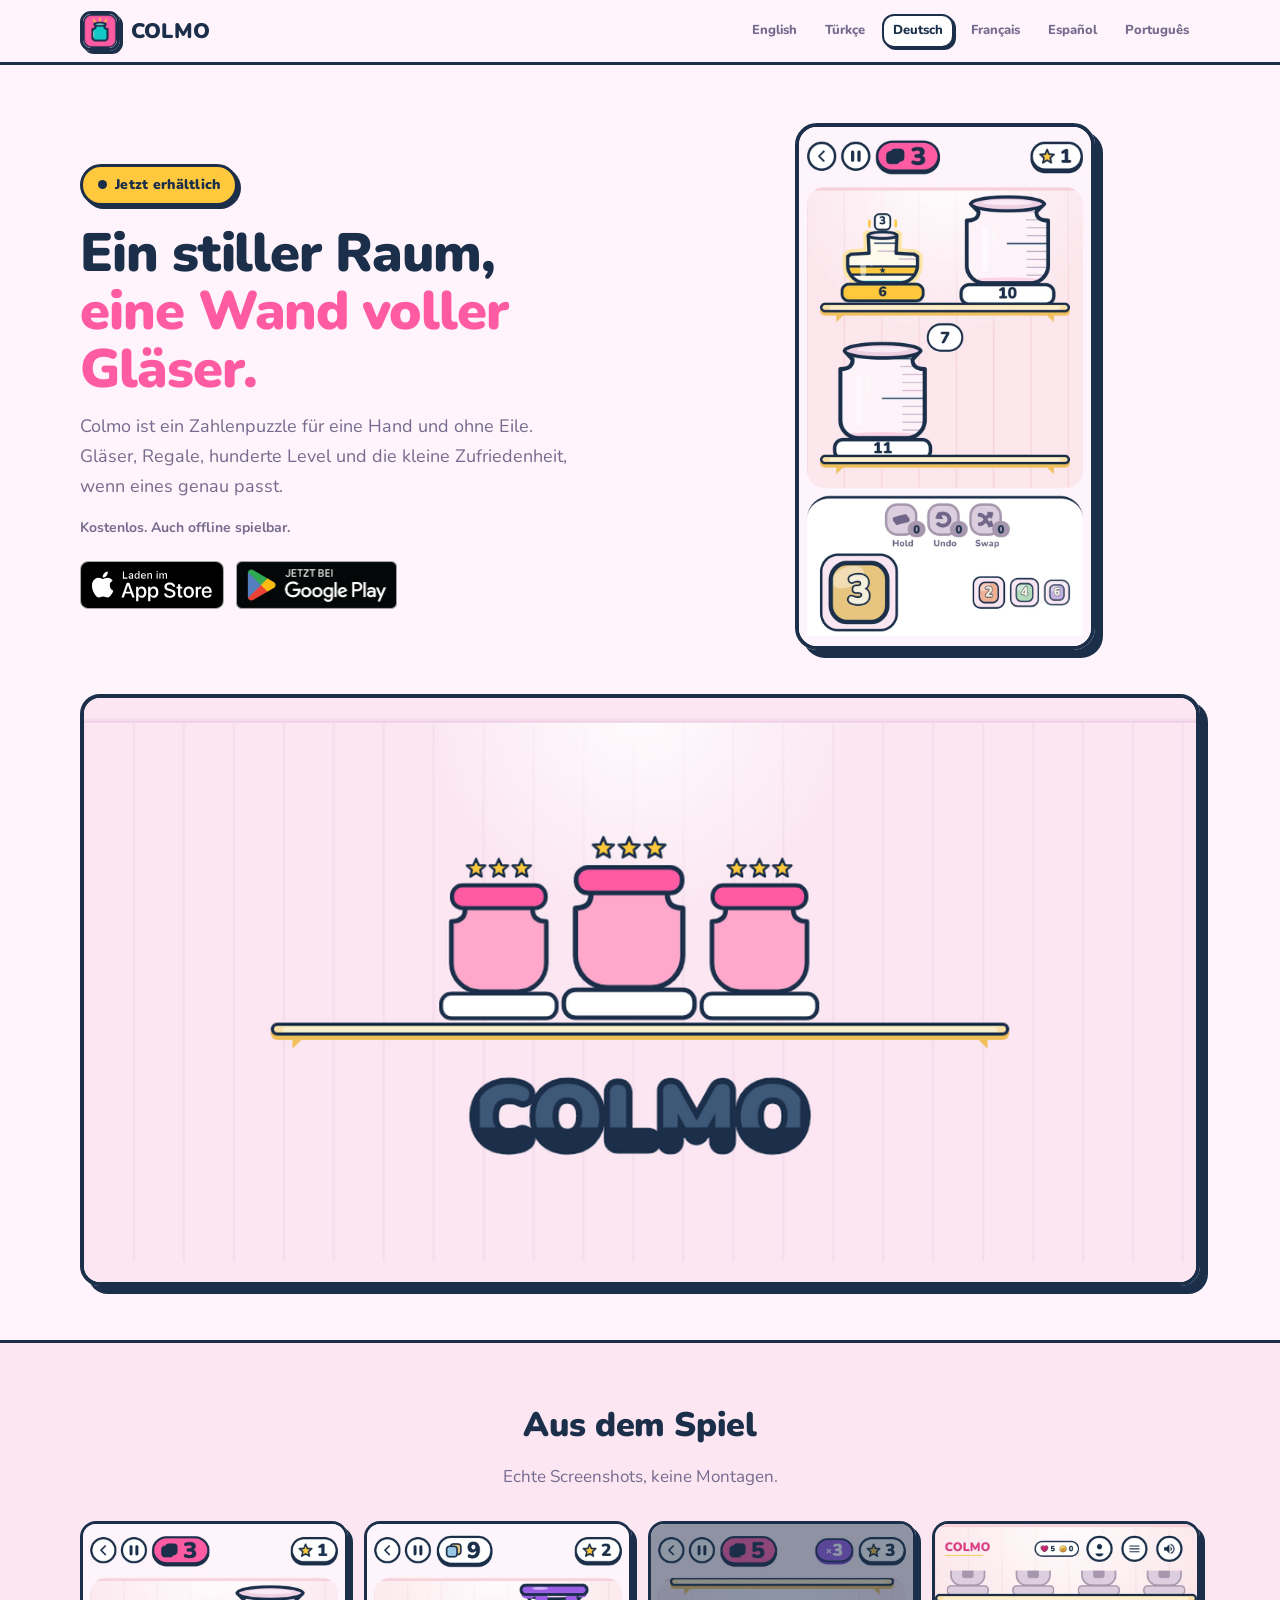
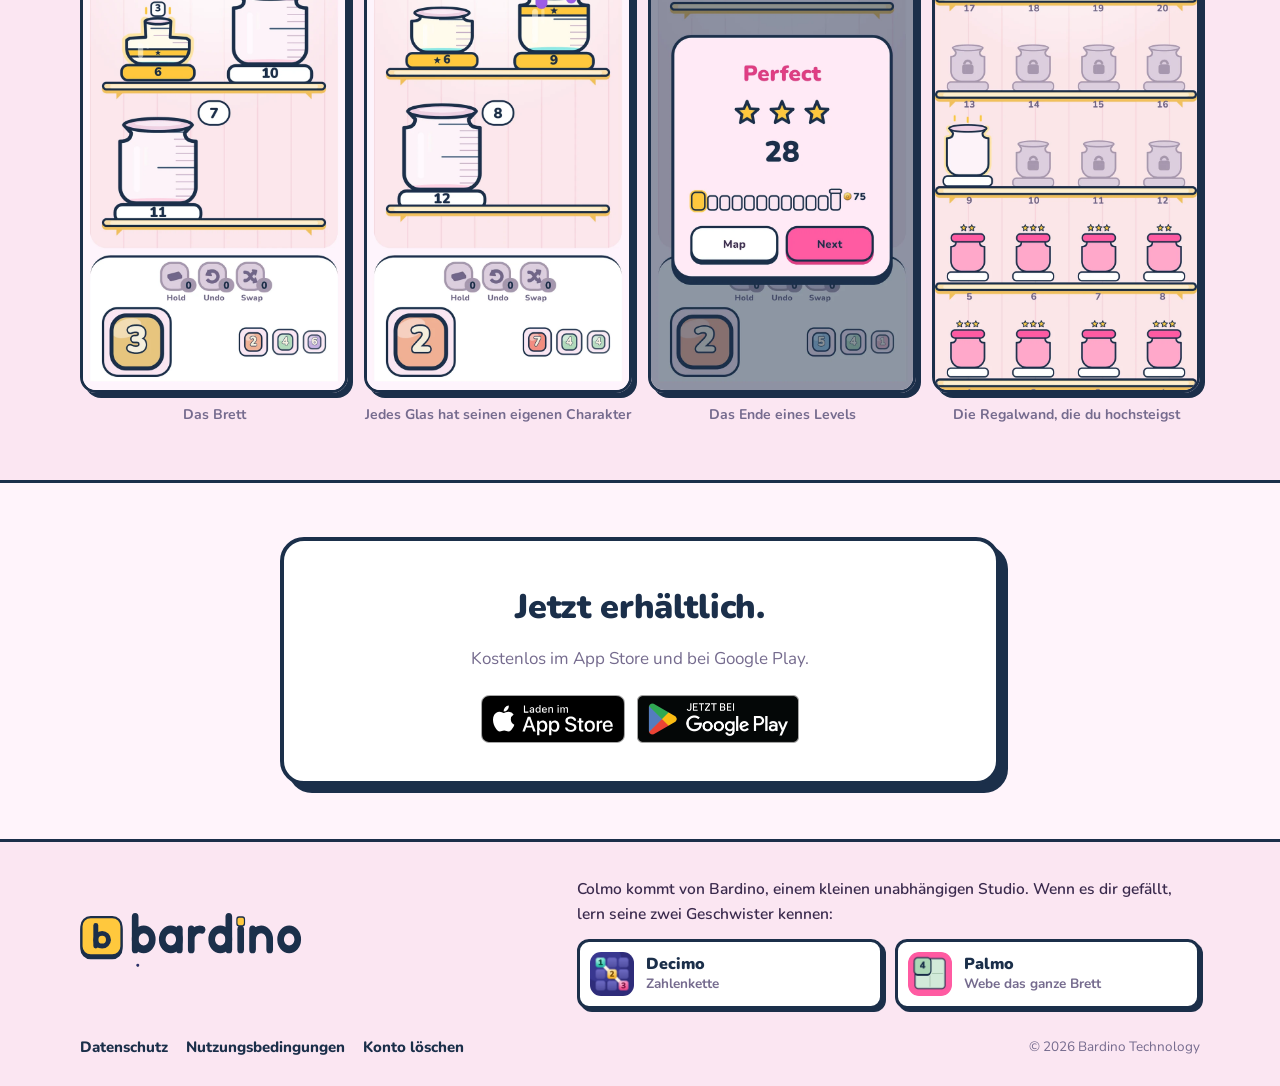
==== commit 51ef27d3: "Footer Bardino logo becomes the intro lockup and plays it once The logo in the shared footer is now " ====
--- a/de/index.html
+++ b/de/index.html
@@ -100,10 +100,10 @@
 </script>
 <footer class="aile">
     <div class="kap aile-ust">
-        <a class="aile-marka" href="https://bardino.app/"><svg class="aile-logo" viewBox="0 0 600 124" role="img" aria-label="Bardino"><rect x="4.5" y="13.5" width="91" height="87" rx="21" fill="#1B2F4A" stroke="#1B2F4A" stroke-width="5"/><rect x="4.5" y="7" width="91" height="87" rx="21" fill="#FFC83D" stroke="#1B2F4A" stroke-width="5"/><g fill="none" stroke="#1B2F4A" stroke-width="11.2" stroke-linecap="round"><path d="M37.1 26.1V72.9"/><circle cx="51.5" cy="58.5" r="14.4"/></g><g transform="translate(124 12) scale(.656)"><g fill="none" stroke="currentColor" stroke-width="28" stroke-linecap="round" stroke-linejoin="round"><path d="M16 19V136"/><circle cx="52" cy="100" r="36"/><circle cx="166" cy="100" r="36"/><path d="M202 64V136"/><path d="M252 64V136M252 100A36 36 0 0 1 297.32 65.23"/><circle cx="374" cy="100" r="36"/><path d="M410 19V136"/><path d="M460 64V136"/><path d="M510 64V136M510 100A36 36 0 0 1 582 100V136"/><circle cx="664" cy="100" r="36"/></g><rect x="444" y="5" width="32" height="32" rx="9" fill="#FFC83D" stroke="currentColor" stroke-width="5"/></g></svg></a>
+        <a class="aile-marka" href="https://bardino.app/"><svg class="aile-logo bardino-intro" viewBox="0 0 600 150" data-bardino-intro role="img" aria-label="Bardino"><g class="bi-mark"><g transform="translate(0 6) scale(1.12)"><rect x="4.5" y="9.5" width="91" height="87" rx="21" class="bi-ef bi-es" stroke-width="5"/><rect x="4.5" y="3" width="91" height="87" rx="21" fill="#FFC83D" class="bi-es" stroke-width="5"/><g fill="none" stroke="#1B2F4A" stroke-width="11.2" stroke-linecap="round"><path d="M37.1 22.1V68.9"/><circle cx="51.5" cy="54.5" r="14.4"/></g></g></g><g class="bi-word"><g transform="translate(134 8) scale(.62)" fill="none" stroke="currentColor" stroke-width="28" stroke-linecap="round" stroke-linejoin="round"><path d="M16 19V136"/><circle cx="52" cy="100" r="36"/><circle cx="166" cy="100" r="36"/><path d="M202 64V136"/><path d="M252 64V136M252 100A36 36 0 0 1 297.32 65.23"/><circle cx="374" cy="100" r="36"/><path d="M410 19V136"/><path d="M460 64V136"/><path d="M510 64V136M510 100A36 36 0 0 1 582 100V136"/><circle cx="664" cy="100" r="36"/></g></g><g transform="translate(139 112) scale(.65)"><g class="bi-stone"><rect x="2" y="6" width="32" height="32" rx="9" class="bi-ef bi-es" stroke-width="3.5"/><rect x="2" y="2" width="32" height="32" rx="9" fill="#2E2C7A" class="bi-es" stroke-width="3.5"/></g><g class="bi-stone"><rect x="44" y="6" width="32" height="32" rx="9" class="bi-ef bi-es" stroke-width="3.5"/><rect x="44" y="2" width="32" height="32" rx="9" fill="#FF5BA3" class="bi-es" stroke-width="3.5"/></g><g class="bi-stone"><rect x="86" y="6" width="32" height="32" rx="9" class="bi-ef bi-es" stroke-width="3.5"/><rect x="86" y="2" width="32" height="32" rx="9" fill="#ABD7B6" class="bi-es" stroke-width="3.5"/></g></g><g class="bi-dot" transform="translate(419.2 30.94)"><rect x="-9.92" y="-19.84" width="19.84" height="19.84" rx="5.58" fill="#FFC83D" class="bi-es" stroke-width="3.1"/></g></svg></a>
         <div class="aile-kardes">
             <p>Colmo kommt von Bardino, einem kleinen unabhängigen Studio. Wenn es dir gefällt, lern seine zwei Geschwister kennen:</p>
-            <ul><li><a href="https://decimo.bardino.app/"><img src="/assets/aile/decimo.webp" alt="" width="44" height="44" loading="lazy"><span><b>Decimo</b><small>Zahlenkette</small></span></a></li><li><a href="https://palmo.bardino.app/de/"><img src="/assets/aile/palmo.webp" alt="" width="44" height="44" loading="lazy"><span><b>Palmo</b><small>Webe das ganze Brett</small></span></a></li></ul>
+            <ul><li><a href="https://decimo.bardino.app/de/"><img src="/assets/aile/decimo.webp" alt="" width="44" height="44" loading="lazy"><span><b>Decimo</b><small>Zahlenkette</small></span></a></li><li><a href="https://palmo.bardino.app/de/"><img src="/assets/aile/palmo.webp" alt="" width="44" height="44" loading="lazy"><span><b>Palmo</b><small>Webe das ganze Brett</small></span></a></li></ul>
         </div>
     </div>
     <div class="kap aile-alt">
@@ -116,5 +116,6 @@
     </div>
 </footer>
 
+<script src="/assets/bardino-intro.js" defer></script>
 </body>
 </html>
--- a/css/style.css
+++ b/css/style.css
@@ -231,3 +231,11 @@
 .f-baglantilar { display: flex; gap: 18px; flex-wrap: wrap; }
 .f-baglantilar a { color: var(--baslik); font-weight: 800; font-size: 15px; text-decoration: none; }
 .f-baglantilar a:hover { color: var(--pembe); text-decoration: underline; }
+
+/* Bardino kilidi ve acilis filmi (assets/bardino-intro.js). Nokta ucarken
+   kutunun ustune cikiyor; overflow gorunur olmali. Kontur ve golge rengi
+   --bi-edge'den, yazi currentColor'dan. */
+.bardino-intro { overflow: visible; }
+.bardino-intro .bi-ef { fill: var(--bi-edge, #1B2F4A); }
+.bardino-intro .bi-es { stroke: var(--bi-edge, #1B2F4A); }
+.aile-marka { --bi-edge: var(--kontur); }
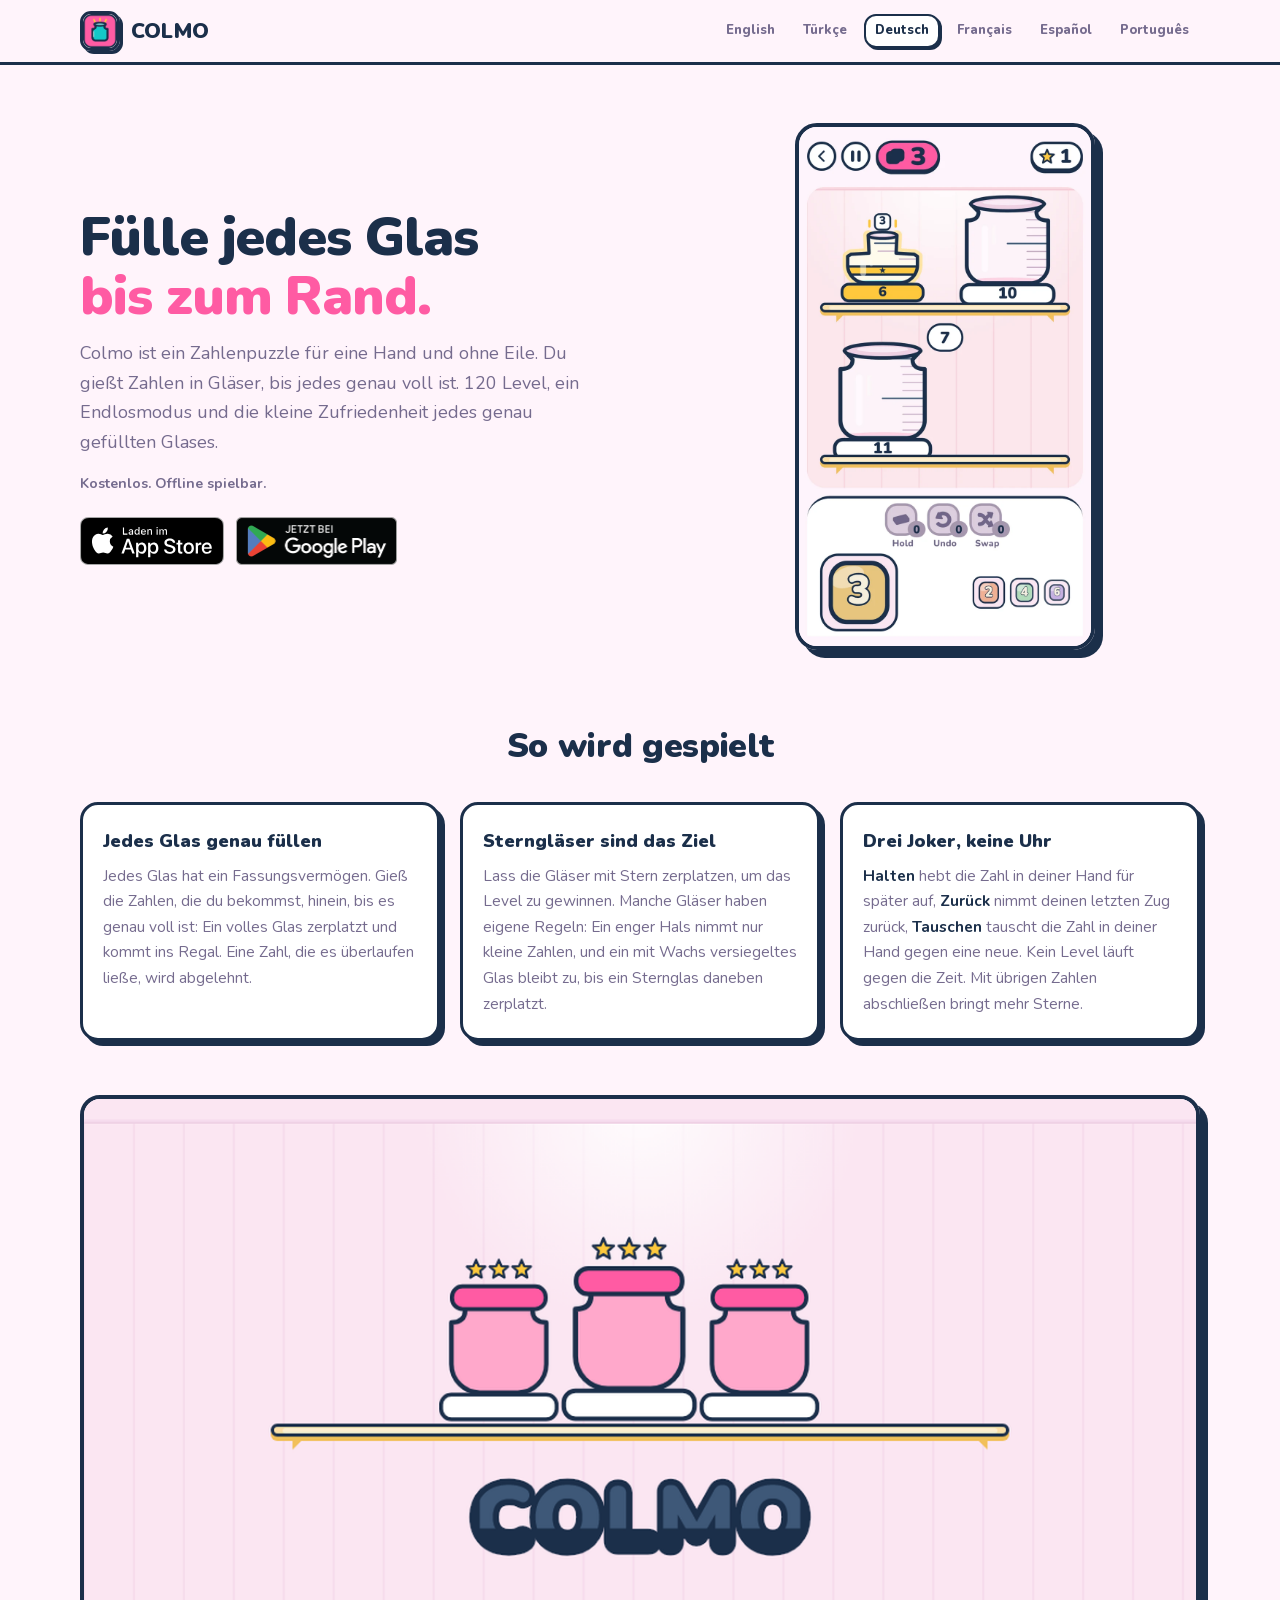
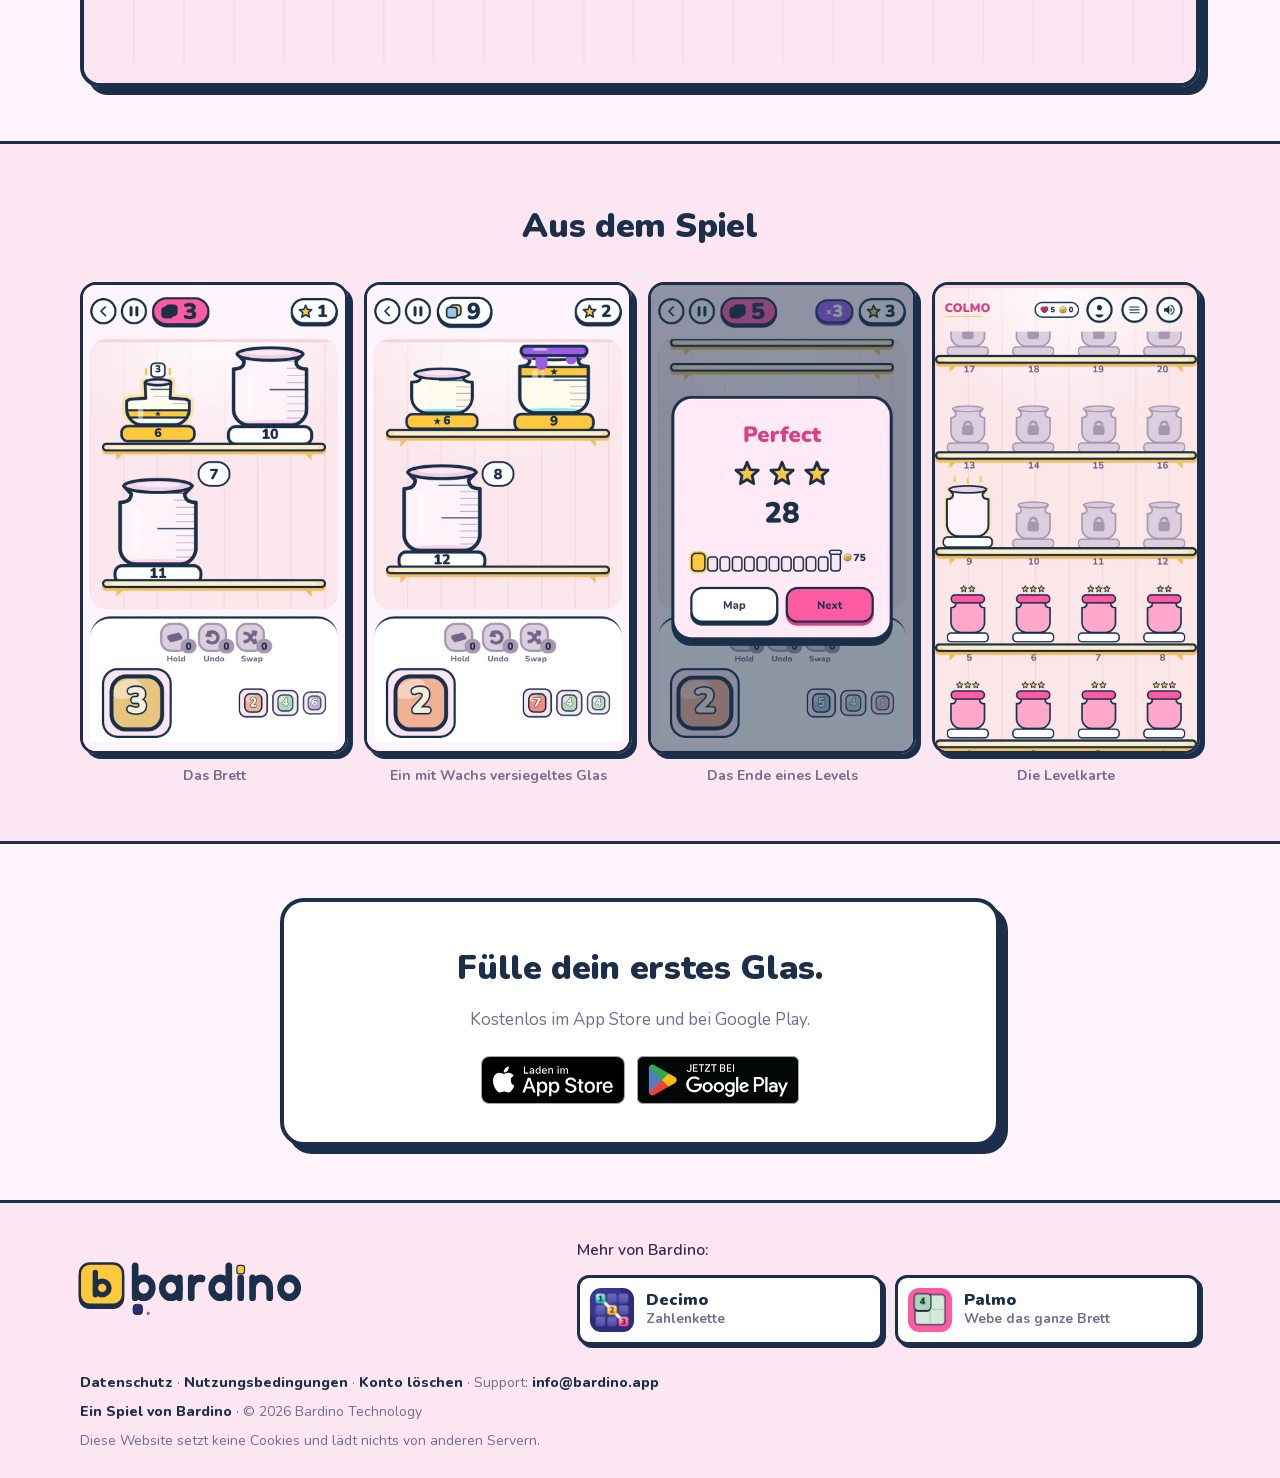
==== commit 44ca0e79: "Fix Colmo legal pages, explain the game, self-host Nunito Legal pages - The language switch and href" ====
--- a/de/index.html
+++ b/de/index.html
@@ -3,12 +3,12 @@
 <head>
     <meta charset="UTF-8">
     <meta name="viewport" content="width=device-width, initial-scale=1.0">
-    <meta name="description" content="Ein ruhiges Zahlenpuzzle in einem Raum voller Gläser. Kostenlos für Android und iOS.">
+    <meta name="description" content="Ein ruhiges Zahlenpuzzle: Gieß Zahlen in Gläser, bis jedes genau voll ist. 120 Level. Kostenlos für Android und iOS.">
     <meta name="robots" content="index, follow">
     <meta property="og:type" content="website">
-    <meta property="og:url" content="https://colmo.bardino.app/de/index.html">
+    <meta property="og:url" content="https://colmo.bardino.app/de/">
     <meta property="og:title" content="Colmo - Fülle die Gläser bis zum Rand">
-    <meta property="og:description" content="Ein ruhiges Zahlenpuzzle in einem Raum voller Gläser. Kostenlos für Android und iOS.">
+    <meta property="og:description" content="Ein ruhiges Zahlenpuzzle: Gieß Zahlen in Gläser, bis jedes genau voll ist. 120 Level. Kostenlos für Android und iOS.">
     <meta property="og:image" content="https://colmo.bardino.app/assets/colmo_share.png">
     <meta property="og:image:width" content="1200">
     <meta property="og:image:height" content="630">
@@ -16,25 +16,24 @@
     <meta property="og:site_name" content="Colmo">
     <meta name="twitter:card" content="summary_large_image">
     <meta name="twitter:title" content="Colmo - Fülle die Gläser bis zum Rand">
-    <meta name="twitter:description" content="Ein ruhiges Zahlenpuzzle in einem Raum voller Gläser. Kostenlos für Android und iOS.">
+    <meta name="twitter:description" content="Ein ruhiges Zahlenpuzzle: Gieß Zahlen in Gläser, bis jedes genau voll ist. 120 Level. Kostenlos für Android und iOS.">
     <meta name="twitter:image" content="https://colmo.bardino.app/assets/colmo_share.png">
     <meta name="theme-color" content="#FFF4FB" media="(prefers-color-scheme: light)">
     <meta name="theme-color" content="#3A2A4D" media="(prefers-color-scheme: dark)">
     <title>Colmo - Fülle die Gläser bis zum Rand</title>
-    <link rel="canonical" href="https://colmo.bardino.app/de/index.html">
-    <link rel="alternate" hreflang="en" href="https://colmo.bardino.app/index.html">
-    <link rel="alternate" hreflang="tr" href="https://colmo.bardino.app/tr/index.html">
-    <link rel="alternate" hreflang="de" href="https://colmo.bardino.app/de/index.html">
-    <link rel="alternate" hreflang="fr" href="https://colmo.bardino.app/fr/index.html">
-    <link rel="alternate" hreflang="es" href="https://colmo.bardino.app/es/index.html">
-    <link rel="alternate" hreflang="pt" href="https://colmo.bardino.app/pt/index.html">
+    <link rel="canonical" href="https://colmo.bardino.app/de/">
+    <link rel="alternate" hreflang="en" href="https://colmo.bardino.app/">
+    <link rel="alternate" hreflang="tr" href="https://colmo.bardino.app/tr/">
+    <link rel="alternate" hreflang="de" href="https://colmo.bardino.app/de/">
+    <link rel="alternate" hreflang="fr" href="https://colmo.bardino.app/fr/">
+    <link rel="alternate" hreflang="es" href="https://colmo.bardino.app/es/">
+    <link rel="alternate" hreflang="pt-BR" href="https://colmo.bardino.app/pt/">
     <link rel="alternate" hreflang="x-default" href="https://colmo.bardino.app/">
     <link rel="icon" type="image/png" href="/favicon.png">
     <link rel="apple-touch-icon" href="/assets/colmo_icon.png">
     <link rel="manifest" href="/manifest.json">
-    <link rel="preconnect" href="https://fonts.googleapis.com">
-    <link rel="preconnect" href="https://fonts.gstatic.com" crossorigin>
-    <link href="https://fonts.googleapis.com/css2?family=Nunito:wght@400;600;700;800;900&display=swap" rel="stylesheet">
+    <link rel="preload" href="/assets/fonts/nunito-400.woff2" as="font" type="font/woff2" crossorigin>
+    <link rel="preload" href="/assets/fonts/nunito-900.woff2" as="font" type="font/woff2" crossorigin>
     <link rel="stylesheet" href="/css/style.css">
 </head>
 <body>
@@ -44,22 +43,28 @@
             <img src="/assets/colmo_icon.png" alt="Colmo" width="40" height="40">
             <b>COLMO</b>
         </a>
-        <div class="diller"><a href="/index.html" hreflang="en">English</a><a href="/tr/index.html" hreflang="tr">Türkçe</a><a href="/de/index.html" hreflang="de" aria-current="page">Deutsch</a><a href="/fr/index.html" hreflang="fr">Français</a><a href="/es/index.html" hreflang="es">Español</a><a href="/pt/index.html" hreflang="pt">Português</a></div>
+        <div class="diller"><a href="/" hreflang="en" lang="en"><span class="dil-ad">English</span><span class="dil-kod" aria-hidden="true">EN</span></a><a href="/tr/" hreflang="tr" lang="tr"><span class="dil-ad">Türkçe</span><span class="dil-kod" aria-hidden="true">TR</span></a><a href="/de/" hreflang="de" lang="de" aria-current="page"><span class="dil-ad">Deutsch</span><span class="dil-kod" aria-hidden="true">DE</span></a><a href="/fr/" hreflang="fr" lang="fr"><span class="dil-ad">Français</span><span class="dil-kod" aria-hidden="true">FR</span></a><a href="/es/" hreflang="es" lang="es"><span class="dil-ad">Español</span><span class="dil-kod" aria-hidden="true">ES</span></a><a href="/pt/" hreflang="pt-BR" lang="pt-BR"><span class="dil-ad">Português</span><span class="dil-kod" aria-hidden="true">PT</span></a></div>
     </div>
 </header>
 
 <section class="kahraman">
     <div class="kap">
         <div>
-            <span class="rozet">Jetzt erhältlich</span>
-            <h1>Ein stiller Raum,<br><em>eine Wand voller Gläser.</em></h1>
-            <p class="alt">Colmo ist ein Zahlenpuzzle für eine Hand und ohne Eile. Gläser, Regale, hunderte Level und die kleine Zufriedenheit, wenn eines genau passt.</p>
-            <p class="kucuk">Kostenlos. Auch offline spielbar.</p>
+            <h1>Fülle jedes Glas<br><em>bis zum Rand.</em></h1>
+            <p class="alt">Colmo ist ein Zahlenpuzzle für eine Hand und ohne Eile. Du gießt Zahlen in Gläser, bis jedes genau voll ist. 120 Level, ein Endlosmodus und die kleine Zufriedenheit jedes genau gefüllten Glases.</p>
+            <p class="kucuk">Kostenlos. Offline spielbar.</p>
             <div class="magaza"><a href="https://apps.apple.com/app/colmo-jar-puzzle/id6805859722"><img src="/assets/badges/de/app_store.svg" alt="Colmo im App Store" width="144" height="48"></a><a href="https://play.google.com/store/apps/details?id=com.bardino.colmo"><img src="/assets/badges/de/google_play.png" alt="Colmo bei Google Play" width="162" height="48"></a></div>
         </div>
         <div class="telefon">
             <img src="/assets/shots/01_board.webp" alt="Das Brett" width="800" height="1422" loading="eager">
         </div>
+    </div>
+</section>
+
+<section class="nasil">
+    <div class="kap">
+        <h2>So wird gespielt</h2>
+        <ol class="adimlar"><li class="adim"><h3>Jedes Glas genau füllen</h3><p>Jedes Glas hat ein Fassungsvermögen. Gieß die Zahlen, die du bekommst, hinein, bis es genau voll ist: Ein volles Glas zerplatzt und kommt ins Regal. Eine Zahl, die es überlaufen ließe, wird abgelehnt.</p></li><li class="adim"><h3>Sterngläser sind das Ziel</h3><p>Lass die Gläser mit Stern zerplatzen, um das Level zu gewinnen. Manche Gläser haben eigene Regeln: Ein enger Hals nimmt nur kleine Zahlen, und ein mit Wachs versiegeltes Glas bleibt zu, bis ein Sternglas daneben zerplatzt.</p></li><li class="adim"><h3>Drei Joker, keine Uhr</h3><p><b>Halten</b> hebt die Zahl in deiner Hand für später auf, <b>Zurück</b> nimmt deinen letzten Zug zurück, <b>Tauschen</b> tauscht die Zahl in deiner Hand gegen eine neue. Kein Level läuft gegen die Zeit. Mit übrigen Zahlen abschließen bringt mehr Sterne.</p></li></ol>
     </div>
 </section>
 
@@ -70,15 +75,14 @@
 <section class="duvar-bolum">
     <div class="kap">
         <h2>Aus dem Spiel</h2>
-        <p class="bolum-alt">Echte Screenshots, keine Montagen.</p>
-        <div class="vitrin"><figure><img src="/assets/shots/01_board.webp" alt="Das Brett" width="800" height="1422" loading="lazy"><figcaption>Das Brett</figcaption></figure><figure><img src="/assets/shots/02_wax.webp" alt="Jedes Glas hat seinen eigenen Charakter" width="800" height="1422" loading="lazy"><figcaption>Jedes Glas hat seinen eigenen Charakter</figcaption></figure><figure><img src="/assets/shots/03_result.webp" alt="Das Ende eines Levels" width="800" height="1422" loading="lazy"><figcaption>Das Ende eines Levels</figcaption></figure><figure><img src="/assets/shots/04_map.webp" alt="Die Regalwand, die du hochsteigst" width="800" height="1422" loading="lazy"><figcaption>Die Regalwand, die du hochsteigst</figcaption></figure></div>
+        <div class="vitrin"><figure><img src="/assets/shots/01_board.webp" alt="Das Brett" width="800" height="1422" loading="lazy"><figcaption>Das Brett</figcaption></figure><figure><img src="/assets/shots/02_wax.webp" alt="Ein mit Wachs versiegeltes Glas" width="800" height="1422" loading="lazy"><figcaption>Ein mit Wachs versiegeltes Glas</figcaption></figure><figure><img src="/assets/shots/03_result.webp" alt="Das Ende eines Levels" width="800" height="1422" loading="lazy"><figcaption>Das Ende eines Levels</figcaption></figure><figure><img src="/assets/shots/04_map.webp" alt="Die Levelkarte" width="800" height="1422" loading="lazy"><figcaption>Die Levelkarte</figcaption></figure></div>
     </div>
 </section>
 
 <section class="kapanis">
     <div class="kap">
         <div class="kutu">
-            <h2>Jetzt erhältlich.</h2>
+            <h2>Fülle dein erstes Glas.</h2>
             <p class="bolum-alt">Kostenlos im App Store und bei Google Play.</p>
             <div class="magaza"><a href="https://apps.apple.com/app/colmo-jar-puzzle/id6805859722"><img src="/assets/badges/de/app_store.svg" alt="Colmo im App Store" width="144" height="48"></a><a href="https://play.google.com/store/apps/details?id=com.bardino.colmo"><img src="/assets/badges/de/google_play.png" alt="Colmo bei Google Play" width="162" height="48"></a></div>
         </div>
@@ -102,17 +106,14 @@
     <div class="kap aile-ust">
         <a class="aile-marka" href="https://bardino.app/"><svg class="aile-logo bardino-intro" viewBox="0 0 600 150" data-bardino-intro role="img" aria-label="Bardino"><g class="bi-mark"><g transform="translate(0 6) scale(1.12)"><rect x="4.5" y="9.5" width="91" height="87" rx="21" class="bi-ef bi-es" stroke-width="5"/><rect x="4.5" y="3" width="91" height="87" rx="21" fill="#FFC83D" class="bi-es" stroke-width="5"/><g fill="none" stroke="#1B2F4A" stroke-width="11.2" stroke-linecap="round"><path d="M37.1 22.1V68.9"/><circle cx="51.5" cy="54.5" r="14.4"/></g></g></g><g class="bi-word"><g transform="translate(134 8) scale(.62)" fill="none" stroke="currentColor" stroke-width="28" stroke-linecap="round" stroke-linejoin="round"><path d="M16 19V136"/><circle cx="52" cy="100" r="36"/><circle cx="166" cy="100" r="36"/><path d="M202 64V136"/><path d="M252 64V136M252 100A36 36 0 0 1 297.32 65.23"/><circle cx="374" cy="100" r="36"/><path d="M410 19V136"/><path d="M460 64V136"/><path d="M510 64V136M510 100A36 36 0 0 1 582 100V136"/><circle cx="664" cy="100" r="36"/></g></g><g transform="translate(139 112) scale(.65)"><g class="bi-stone"><rect x="2" y="6" width="32" height="32" rx="9" class="bi-ef bi-es" stroke-width="3.5"/><rect x="2" y="2" width="32" height="32" rx="9" fill="#2E2C7A" class="bi-es" stroke-width="3.5"/></g><g class="bi-stone"><rect x="44" y="6" width="32" height="32" rx="9" class="bi-ef bi-es" stroke-width="3.5"/><rect x="44" y="2" width="32" height="32" rx="9" fill="#FF5BA3" class="bi-es" stroke-width="3.5"/></g><g class="bi-stone"><rect x="86" y="6" width="32" height="32" rx="9" class="bi-ef bi-es" stroke-width="3.5"/><rect x="86" y="2" width="32" height="32" rx="9" fill="#ABD7B6" class="bi-es" stroke-width="3.5"/></g></g><g class="bi-dot" transform="translate(419.2 30.94)"><rect x="-9.92" y="-19.84" width="19.84" height="19.84" rx="5.58" fill="#FFC83D" class="bi-es" stroke-width="3.1"/></g></svg></a>
         <div class="aile-kardes">
-            <p>Colmo kommt von Bardino, einem kleinen unabhängigen Studio. Wenn es dir gefällt, lern seine zwei Geschwister kennen:</p>
+            <p>Mehr von Bardino:</p>
             <ul><li><a href="https://decimo.bardino.app/de/"><img src="/assets/aile/decimo.webp" alt="" width="44" height="44" loading="lazy"><span><b>Decimo</b><small>Zahlenkette</small></span></a></li><li><a href="https://palmo.bardino.app/de/"><img src="/assets/aile/palmo.webp" alt="" width="44" height="44" loading="lazy"><span><b>Palmo</b><small>Webe das ganze Brett</small></span></a></li></ul>
         </div>
     </div>
     <div class="kap aile-alt">
-        <div class="f-baglantilar">
-            <a href="/privacy.html">Datenschutz</a>
-            <a href="/terms.html">Nutzungsbedingungen</a>
-            <a href="/account-deletion.html">Konto löschen</a>
-        </div>
-        <span>&copy; 2026 Bardino Technology</span>
+        <p class="f-baglantilar"><a href="/privacy.html">Datenschutz</a><span class="f-ayrac" aria-hidden="true"> · </span><a href="/terms.html">Nutzungsbedingungen</a><span class="f-ayrac" aria-hidden="true"> · </span><a href="/account-deletion.html">Konto löschen</a><span class="f-ayrac" aria-hidden="true"> · </span>Support: <!--email_off--><a href="mailto:info@bardino.app">info@bardino.app</a><!--/email_off--></p>
+        <p class="f-imza"><a href="https://bardino.app/">Ein Spiel von Bardino</a><span class="f-ayrac" aria-hidden="true"> · </span>&copy; 2026 Bardino Technology</p>
+        <p class="f-not">Diese Website setzt keine Cookies und lädt nichts von anderen Servern.</p>
     </div>
 </footer>
 
--- a/css/style.css
+++ b/css/style.css
@@ -9,6 +9,15 @@
  * theme.dart'in basinda aynen boyle yaziyor ("a blur is a bug"). Sitede de
  * hicbir yerde blur yok; her kabartma tam piksel, tam renk.
  */
+
+/* Nunito sitenin kendi dosyasi: oyunun TTF'lerinden Latin + Latin Extended-A
+   alt kumesi (tools/build-fonts.py). Google Fonts'tan yuklenmiyor, yani
+   ziyaretcinin IP'si baska bir sunucuya gitmiyor. Lisans assets/fonts/OFL.txt. */
+@font-face { font-family: Nunito; font-style: normal; font-weight: 400; font-display: swap; src: url("/assets/fonts/nunito-400.woff2") format("woff2"); }
+@font-face { font-family: Nunito; font-style: normal; font-weight: 600; font-display: swap; src: url("/assets/fonts/nunito-600.woff2") format("woff2"); }
+@font-face { font-family: Nunito; font-style: normal; font-weight: 700; font-display: swap; src: url("/assets/fonts/nunito-700.woff2") format("woff2"); }
+@font-face { font-family: Nunito; font-style: normal; font-weight: 800; font-display: swap; src: url("/assets/fonts/nunito-800.woff2") format("woff2"); }
+@font-face { font-family: Nunito; font-style: normal; font-weight: 900; font-display: swap; src: url("/assets/fonts/nunito-900.woff2") format("woff2"); }
 
 :root {
   --zemin:   #FFF4FB;
@@ -100,6 +109,7 @@
    birden cok ulkede konusuluyor. */
 .diller { margin-left: auto; display: flex; gap: 6px; flex-wrap: wrap; }
 .diller a {
+  position: relative;
   display: inline-block; padding: 4px 9px; border-radius: var(--r-s);
   font-size: 13px; font-weight: 800; text-decoration: none;
   color: var(--soluk); border: 2px solid transparent;
@@ -108,6 +118,23 @@
 .diller a[aria-current="page"] {
   color: var(--baslik); background: var(--beyaz);
   border-color: var(--kontur); box-shadow: 2px 2px 0 var(--kontur);
+}
+
+/* Telefonda alti dil adi iki satira tasiyordu. 600 px altinda kisa kod
+   gorunur (EN, TR...); tam ad ekran okuyucu icin yerinde kalir, yalnizca
+   gorsel olarak gizlenir. */
+.dil-kod { display: none; }
+@media (max-width: 599px) {
+  .ust .kap { gap: 10px; }
+  .marka { gap: 8px; }
+  .marka b { font-size: 18px; }
+  .diller { gap: 3px; flex-wrap: nowrap; }
+  .diller a { padding: 3px 6px; font-size: 12.5px; }
+  .dil-ad {
+    position: absolute; width: 1px; height: 1px; overflow: hidden;
+    clip: rect(0 0 0 0); clip-path: inset(50%); white-space: nowrap;
+  }
+  .dil-kod { display: inline; }
 }
 
 /* ── Kahraman ────────────────────────────────────────────────────────── */
@@ -118,20 +145,8 @@
   .kahraman .kap { grid-template-columns: 1fr; gap: 30px; }
 }
 
-.rozet {
-  display: inline-flex; align-items: center; gap: 8px;
-  background: var(--sari); color: var(--lacivert);
-  border: 3px solid var(--kontur); border-radius: 999px;
-  box-shadow: 3px 3px 0 var(--kontur);
-  padding: 6px 15px; font-weight: 900; font-size: 14px; letter-spacing: .02em;
-}
-.rozet::before {
-  content: ""; width: 9px; height: 9px; border-radius: 50%;
-  background: var(--lacivert);
-}
-
 .kahraman h1 {
-  margin: 18px 0 14px;
+  margin: 0 0 14px;
   font-size: clamp(34px, 5.6vw, 54px); line-height: 1.08;
   font-weight: 900; letter-spacing: -.02em; color: var(--baslik);
 }
@@ -162,7 +177,11 @@
 }
 .bolum-alt { text-align: center; color: var(--soluk); margin: 10px auto 30px; max-width: 62ch; }
 
-.adimlar { display: grid; grid-template-columns: repeat(3, 1fr); gap: 20px; }
+/* Nasil oynanir: uc kart, oyunun kendi kurali. */
+.nasil { padding-top: 24px; }
+.nasil h2, .duvar-bolum h2 { margin-bottom: 28px; }
+.adimlar { display: grid; grid-template-columns: repeat(3, 1fr); gap: 20px; list-style: none; }
+.adim b { color: var(--baslik); }
 .ozellikler { display: grid; grid-template-columns: repeat(4, 1fr); gap: 18px; }
 @media (max-width: 900px) { .adimlar { grid-template-columns: 1fr; } .ozellikler { grid-template-columns: repeat(2, 1fr); } }
 @media (max-width: 520px) { .ozellikler { grid-template-columns: 1fr; } }
@@ -182,6 +201,14 @@
   width: min(1120px, 92vw); margin: 0 auto;
   border-radius: 20px; border: 4px solid var(--kontur);
   box-shadow: 8px 8px 0 var(--kontur);
+}
+/* Telefonda bant, ustbilgideki logoyu tekrarlayan tam genislikte bir kare
+   oluyordu. Orada kahramandaki telefon karesiyle ayni genislige iner. */
+@media (max-width: 599px) {
+  .bant img {
+    width: min(300px, 76vw); border-width: 3px; border-radius: 16px;
+    box-shadow: 5px 5px 0 var(--kontur);
+  }
 }
 
 /* ── Vitrin ─────────────────────────────────────────────────────────── */
@@ -225,12 +252,14 @@
 .aile-kardes img { width: 44px; height: 44px; border-radius: 11px; flex: none; }
 .aile-kardes b { display: block; color: var(--baslik); font-size: 16px; font-weight: 900; line-height: 1.2; }
 .aile-kardes small { display: block; color: var(--soluk); font-size: 13.5px; font-weight: 700; line-height: 1.35; }
-.aile-alt { display: flex; flex-wrap: wrap; gap: 10px 18px; align-items: center; justify-content: space-between; margin-top: 26px; }
-.aile-alt > span { color: var(--soluk); font-size: 13.5px; }
 @media (prefers-reduced-motion: reduce) { .aile-kardes a { transition: none; } }
-.f-baglantilar { display: flex; gap: 18px; flex-wrap: wrap; }
-.f-baglantilar a { color: var(--baslik); font-weight: 800; font-size: 15px; text-decoration: none; }
-.f-baglantilar a:hover { color: var(--pembe); text-decoration: underline; }
+/* Uc oyun sitesinde ayni sira: yasal baglantilar ve destek, sonra studyo
+   satiri, sonra cerez notu. */
+.aile-alt { margin-top: 26px; display: grid; gap: 6px; }
+.aile-alt p { color: var(--soluk); font-size: 14px; }
+.f-baglantilar { font-size: 15px; }
+.f-baglantilar a, .f-imza a { color: var(--baslik); font-weight: 800; text-decoration: none; }
+.f-baglantilar a:hover, .f-imza a:hover { color: var(--pembe); text-decoration: underline; }
 
 /* Bardino kilidi ve acilis filmi (assets/bardino-intro.js). Nokta ucarken
    kutunun ustune cikiyor; overflow gorunur olmali. Kontur ve golge rengi
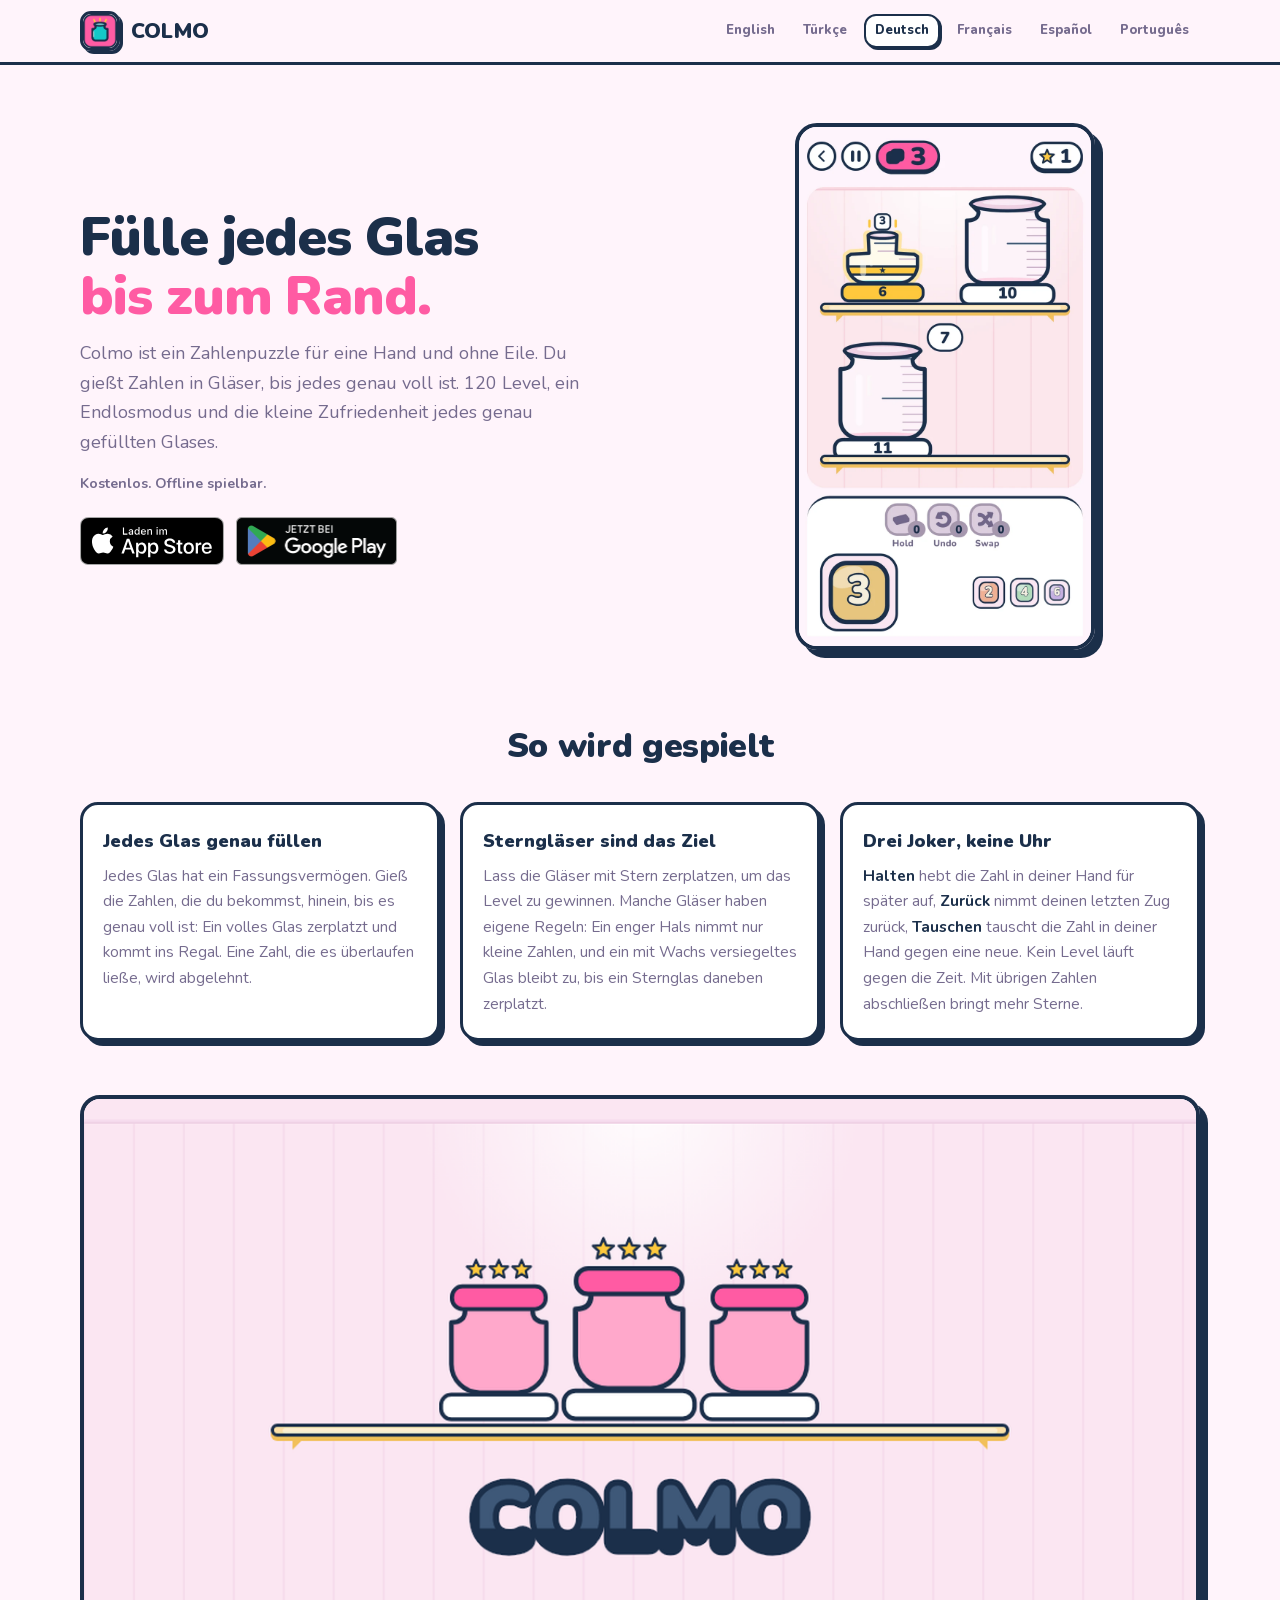
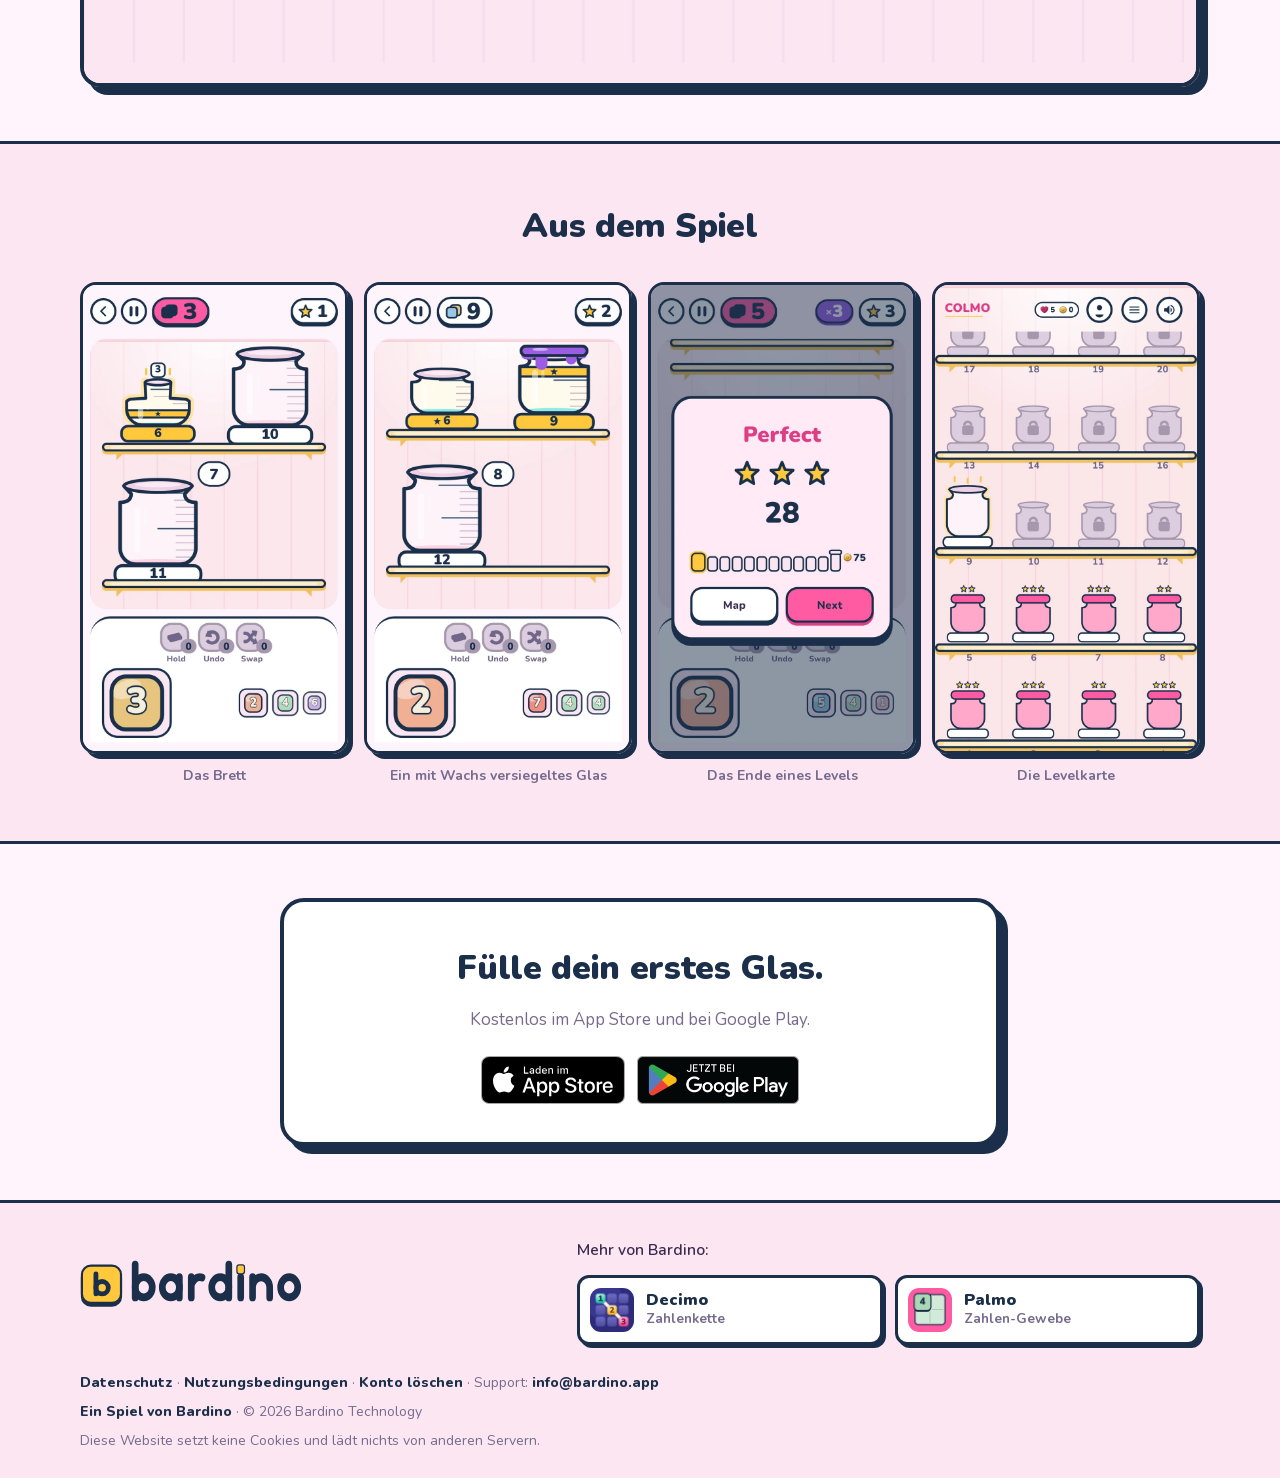
==== commit 30aa2e1d: "Use Palmo's store name in the sibling card Palmo's site now titles itself with its store name (Numbe" ====
--- a/de/index.html
+++ b/de/index.html
@@ -107,7 +107,7 @@
         <a class="aile-marka" href="https://bardino.app/"><svg class="aile-logo bardino-intro" viewBox="0 0 600 150" data-bardino-intro role="img" aria-label="Bardino"><g class="bi-mark"><g transform="translate(0 6) scale(1.12)"><rect x="4.5" y="9.5" width="91" height="87" rx="21" class="bi-ef bi-es" stroke-width="5"/><rect x="4.5" y="3" width="91" height="87" rx="21" fill="#FFC83D" class="bi-es" stroke-width="5"/><g fill="none" stroke="#1B2F4A" stroke-width="11.2" stroke-linecap="round"><path d="M37.1 22.1V68.9"/><circle cx="51.5" cy="54.5" r="14.4"/></g></g></g><g class="bi-word"><g transform="translate(134 8) scale(.62)" fill="none" stroke="currentColor" stroke-width="28" stroke-linecap="round" stroke-linejoin="round"><path d="M16 19V136"/><circle cx="52" cy="100" r="36"/><circle cx="166" cy="100" r="36"/><path d="M202 64V136"/><path d="M252 64V136M252 100A36 36 0 0 1 297.32 65.23"/><circle cx="374" cy="100" r="36"/><path d="M410 19V136"/><path d="M460 64V136"/><path d="M510 64V136M510 100A36 36 0 0 1 582 100V136"/><circle cx="664" cy="100" r="36"/></g></g><g transform="translate(139 112) scale(.65)"><g class="bi-stone"><rect x="2" y="6" width="32" height="32" rx="9" class="bi-ef bi-es" stroke-width="3.5"/><rect x="2" y="2" width="32" height="32" rx="9" fill="#2E2C7A" class="bi-es" stroke-width="3.5"/></g><g class="bi-stone"><rect x="44" y="6" width="32" height="32" rx="9" class="bi-ef bi-es" stroke-width="3.5"/><rect x="44" y="2" width="32" height="32" rx="9" fill="#FF5BA3" class="bi-es" stroke-width="3.5"/></g><g class="bi-stone"><rect x="86" y="6" width="32" height="32" rx="9" class="bi-ef bi-es" stroke-width="3.5"/><rect x="86" y="2" width="32" height="32" rx="9" fill="#ABD7B6" class="bi-es" stroke-width="3.5"/></g></g><g class="bi-dot" transform="translate(419.2 30.94)"><rect x="-9.92" y="-19.84" width="19.84" height="19.84" rx="5.58" fill="#FFC83D" class="bi-es" stroke-width="3.1"/></g></svg></a>
         <div class="aile-kardes">
             <p>Mehr von Bardino:</p>
-            <ul><li><a href="https://decimo.bardino.app/de/"><img src="/assets/aile/decimo.webp" alt="" width="44" height="44" loading="lazy"><span><b>Decimo</b><small>Zahlenkette</small></span></a></li><li><a href="https://palmo.bardino.app/de/"><img src="/assets/aile/palmo.webp" alt="" width="44" height="44" loading="lazy"><span><b>Palmo</b><small>Webe das ganze Brett</small></span></a></li></ul>
+            <ul><li><a href="https://decimo.bardino.app/de/"><img src="/assets/aile/decimo.webp" alt="" width="44" height="44" loading="lazy"><span><b>Decimo</b><small>Zahlenkette</small></span></a></li><li><a href="https://palmo.bardino.app/de/"><img src="/assets/aile/palmo.webp" alt="" width="44" height="44" loading="lazy"><span><b>Palmo</b><small>Zahlen-Gewebe</small></span></a></li></ul>
         </div>
     </div>
     <div class="kap aile-alt">
